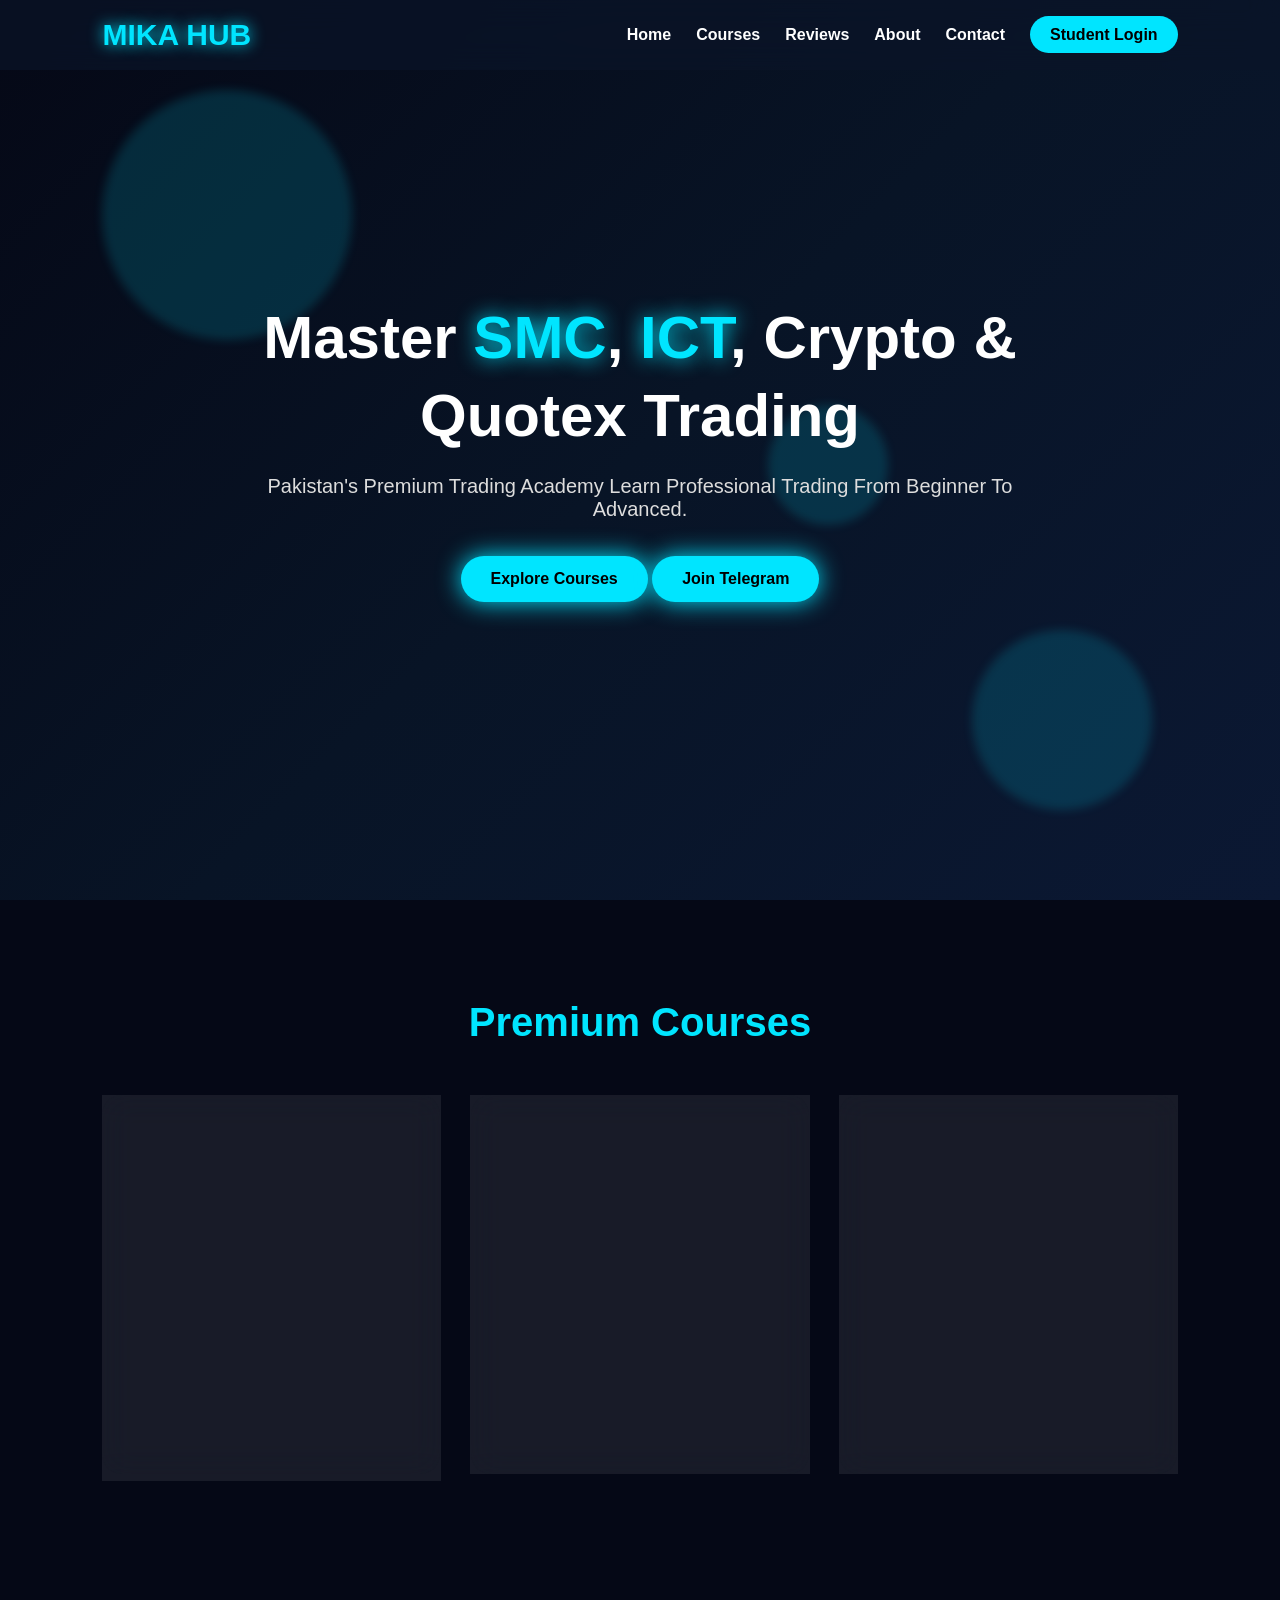
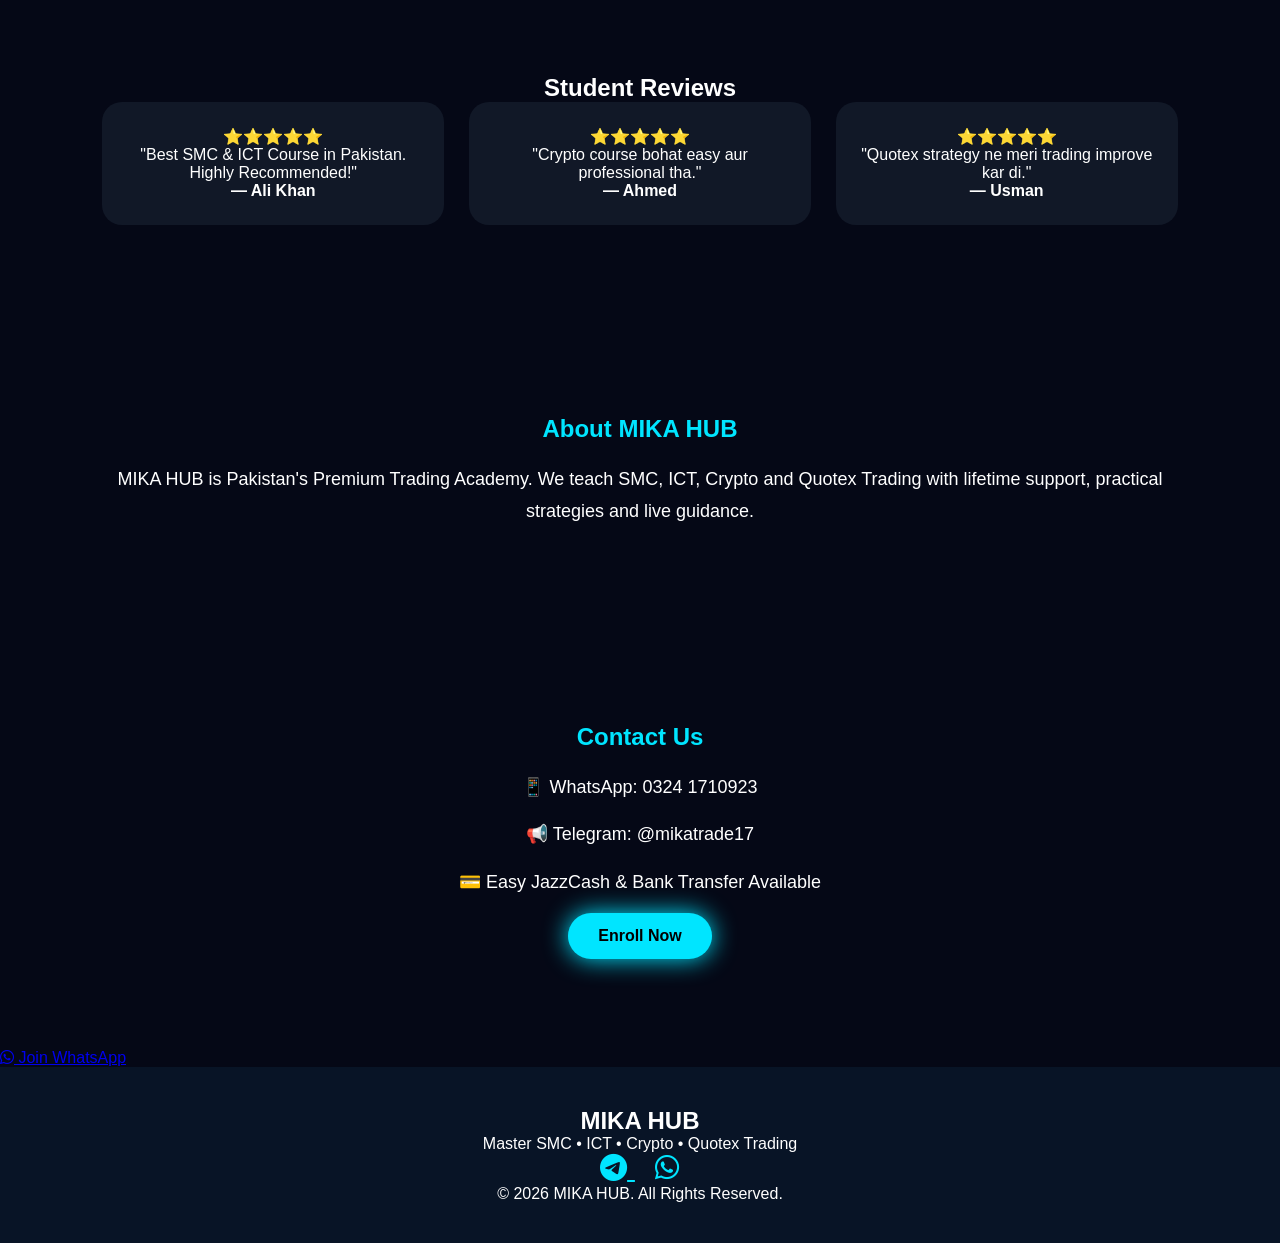
==== index.html @ fac528d4 "Update index.html" ====
<!DOCTYPE html>
<html lang="en">
<head>
<meta charset="UTF-8">
<meta name="viewport" content="width=device-width, initial-scale=1.0">
<title>MIKA HUB | Premium Trading Academy</title>

<link rel="stylesheet" href="style.css">

<link rel="stylesheet"
href="https://cdnjs.cloudflare.com/ajax/libs/font-awesome/6.6.0/css/all.min.css">

</head>
<body>

<header>

<nav class="navbar">

<div class="logo">
<h2>MIKA HUB</h2>
</div>

<input type="checkbox" id="menu-toggle">

<label for="menu-toggle" class="menu-icon">
<i class="fas fa-bars"></i>
</label>

<ul class="menu">

<li><a href="#home">Home</a></li>

<li><a href="#courses">Courses</a></li>

<li><a href="#reviews">Reviews</a></li>

<li><a href="#about">About</a></li>

<li><a href="#contact">Contact</a></li>

<li>
<a href="login.html" class="login-btn">
Student Login
</a>
</li>

</ul>

</nav>

</header>

<section class="hero" id="home">

<div class="hero-bg">
<div class="circle c1"></div>
<div class="circle c2"></div>
<div class="circle c3"></div>
</div>

<div class="hero-content">

<h1>
Master <span>SMC</span>,
<span>ICT</span>,
Crypto &
Quotex Trading
</h1>

<p>
Pakistan's Premium Trading Academy
Learn Professional Trading From Beginner To Advanced.
</p>

<div class="hero-buttons">

<a href="#courses" class="btn">
Explore Courses
</a>

<a href="https://t.me/mikatrade17"
target="_blank"
class="btn2">
Join Telegram
</a>

</div>

</div>

</section>

<section class="courses" id="courses">

<h2>Premium Courses</h2>

<div class="course-grid">

<div class="course-card">

<i class="fas fa-chart-line"></i>

<h3>SMC & ICT Masterclass</h3>

<p>
Liquidity<br>
Order Blocks<br>
Fair Value Gap<br>
Market Structure<br>
Premium Entry
</p>

<a href="payment.html" class="enroll-btn">
Enroll Now
</a>

</div>

<div class="course-card">

<i class="fab fa-bitcoin"></i>

<h3>Crypto Trading</h3>

<p>
Spot Trading<br>
Futures<br>
Risk Management<br>
Professional Entries
</p>

<a href="payment.html" class="enroll-btn">
Enroll Now
</a>

</div>

<div class="course-card">

<i class="fas fa-bolt"></i>

<h3>Quotex Trading</h3>

<p>
OTC Strategy<br>
Price Action<br>
Money Management<br>
High Win Rate
</p>

<a href="payment.html" class="enroll-btn">
Enroll Now
</a>

</div>

</div>

</section>
<section class="reviews" id="reviews">

<h2>Student Reviews</h2>

<div class="review-grid">

<div class="review-card">
⭐⭐⭐⭐⭐
<p>
"Best SMC & ICT Course in Pakistan.
Highly Recommended!"
</p>
<h4>— Ali Khan</h4>
</div>

<div class="review-card">
⭐⭐⭐⭐⭐
<p>
"Crypto course bohat easy aur professional tha."
</p>
<h4>— Ahmed</h4>
</div>

<div class="review-card">
⭐⭐⭐⭐⭐
<p>
"Quotex strategy ne meri trading improve kar di."
</p>
<h4>— Usman</h4>
</div>

</div>

</section>

<section class="about" id="about">

<div class="container">

<h2>About MIKA HUB</h2>

<p>
MIKA HUB is Pakistan's Premium Trading Academy.
We teach SMC, ICT, Crypto and Quotex Trading with
lifetime support, practical strategies and live guidance.
</p>

</div>

</section>

<section class="contact" id="contact">

<div class="container">

<h2>Contact Us</h2>

<p>📱 WhatsApp: 0324 1710923</p>

<p>📢 Telegram: @mikatrade17</p>

<p>💳 Easy JazzCash & Bank Transfer Available</p>

<a href="payment.html" class="btn">
Enroll Now
</a>

</div>

</section>
<section class="whatsapp-contact">

<a href="https://wa.me/923241710923?text=Assalam%20o%20Alaikum,%20I%20want%20to%20join%20MIKA%20HUB"
class="whatsapp-btn"
target="_blank">

<i class="fab fa-whatsapp"></i>
 Join WhatsApp

</a>

</section>
<footer>

<div class="container">

<h2>MIKA HUB</h2>

<p>
Master SMC • ICT • Crypto • Quotex Trading
</p>

<div class="social-icons">

<a href="https://t.me/mikatrade17" target="_blank">
<i class="fab fa-telegram"></i>
</a>

<a href="https://wa.me/923241710923" target="_blank">
<i class="fab fa-whatsapp"></i>
</a>

</div>

<p>
© 2026 MIKA HUB. All Rights Reserved.
</p>

</div>

</footer>

<script src="script.js"></script>

</body>
</html>
---- style.css ----
*{
margin:0;
padding:0;
box-sizing:border-box;
font-family:'Poppins',sans-serif;
scroll-behavior:smooth;
}

body{
background:#050816;
color:#fff;
overflow-x:hidden;
}

/* Navbar */

header{
position:fixed;
top:0;
left:0;
width:100%;
z-index:1000;
backdrop-filter:blur(15px);
background:rgba(10,20,40,.7);
}

.navbar{
display:flex;
justify-content:space-between;
align-items:center;
padding:18px 8%;
position:relative;
}

.logo h2{
color:#00e5ff;
font-size:30px;
font-weight:700;
text-shadow:0 0 15px #00e5ff;
}

#menu-toggle{
display:none;
}

.menu{
display:flex;
gap:25px;
list-style:none;
align-items:center;
}

.menu a{
color:#fff;
text-decoration:none;
font-weight:600;
transition:.3s;
}

.menu a:hover{
color:#00e5ff;
}

.login-btn{
background:#00e5ff;
color:#000 !important;
padding:10px 20px;
border-radius:30px;
font-weight:bold;
}

.menu-icon{
display:none;
font-size:30px;
cursor:pointer;
color:#fff;
}

/* Hero */

.hero{
height:100vh;
display:flex;
justify-content:center;
align-items:center;
text-align:center;
position:relative;
overflow:hidden;
background:linear-gradient(135deg,#050816,#081426,#0b1833);
}

.hero-content{
position:relative;
z-index:10;
max-width:800px;
padding:20px;
}

.hero h1{
font-size:60px;
line-height:1.3;
margin-bottom:20px;
}

.hero span{
color:#00e5ff;
text-shadow:0 0 20px #00e5ff;
}

.hero p{
font-size:20px;
color:#ddd;
margin-bottom:35px;
}

.btn,
.btn2,
.enroll-btn{
display:inline-block;
padding:14px 30px;
border-radius:40px;
background:#00e5ff;
color:#000;
font-weight:bold;
text-decoration:none;
transition:.4s;
box-shadow:0 0 25px #00e5ff;
}

.btn:hover,
.btn2:hover,
.enroll-btn:hover{
transform:translateY(-6px);
box-shadow:0 0 40px #00e5ff;
}/* Floating Background */

.hero-bg .circle{
position:absolute;
border-radius:50%;
background:rgba(0,229,255,.15);
filter:blur(5px);
animation:float 8s ease-in-out infinite;
}

.c1{
width:250px;
height:250px;
top:10%;
left:8%;
}

.c2{
width:180px;
height:180px;
bottom:10%;
right:10%;
animation-delay:2s;
}

.c3{
width:120px;
height:120px;
top:45%;
left:60%;
animation-delay:4s;
}

@keyframes float{
0%,100%{
transform:translateY(0) rotate(0deg);
}
50%{
transform:translateY(-40px) rotate(180deg);
}
}

/* Courses */

.courses{
padding:100px 8%;
text-align:center;
}

.courses h2{
font-size:40px;
margin-bottom:50px;
color:#00e5ff;
}

.course-grid{
display:grid;
grid-template-columns:repeat(auto-fit,minmax(280px,1fr));
gap:30px;
}

.course-card{
background:rgba(255,255,255,.08);
backdrop-filter:blur(15px);
border:1px solid rgba(255,255,255,.15);
padding:30px;
border-radius:20px;
transition:.4s;
}

.course-card:hover{
transform:translateY(-12px) scale(1.03);
box-shadow:0 0 30px #00e5ff;
}

.course-card i{
font-size:50px;
color:#00e5ff;
margin-bottom:20px;
}

.course-card h3{
margin-bottom:15px;
}

.course-card p{
line-height:1.8;
margin-bottom:20px;
}

/* Reviews */

.reviews{
padding:100px 8%;
text-align:center;
}

.review-grid{
display:grid;
grid-template-columns:repeat(auto-fit,minmax(280px,1fr));
gap:25px;
}

.review-card{
background:#111827;
padding:25px;
border-radius:20px;
transition:.3s;
}

.review-card:hover{
transform:translateY(-8px);
box-shadow:0 0 25px #00e5ff;
}

/* About & Contact */

.about,
.contact{
padding:90px 8%;
text-align:center;
}

.about h2,
.contact h2{
color:#00e5ff;
margin-bottom:20px;
}

.about p,
.contact p{
font-size:18px;
line-height:1.8;
margin-bottom:15px;
}

/* Footer */

footer{
background:#081426;
padding:40px;
text-align:center;
}

.social-icons a{
font-size:28px;
color:#00e5ff;
margin:0 10px;
transition:.3s;
}

.social-icons a:hover{
transform:scale(1.2);
}
/* ===========================
   MOBILE RESPONSIVE
=========================== */

@media (max-width:768px){

.menu-icon{
display:block;
font-size:30px;
color:#fff;
cursor:pointer;
}

.menu{
display:none;
position:absolute;
top:75px;
right:15px;
width:230px;
background:rgba(17,24,39,.95);
backdrop-filter:blur(15px);
border-radius:15px;
padding:20px;
flex-direction:column;
gap:18px;
box-shadow:0 10px 30px rgba(0,0,0,.5);
z-index:999;
}

#menu-toggle:checked ~ .menu{
display:flex;
animation:menuFade .4s ease;
}

@keyframes menuFade{
from{
opacity:0;
transform:translateY(-15px);
}
to{
opacity:1;
transform:translateY(0);
}
}

.hero{
padding:120px 20px 60px;
height:auto;
}

.hero h1{
font-size:36px;
}

.hero p{
font-size:16px;
}

.hero-buttons{
display:flex;
flex-direction:column;
align-items:center;
gap:15px;
}

.btn,
.btn2,
.enroll-btn{
width:100%;
max-width:280px;
text-align:center;
}

.course-grid,
.review-grid{
grid-template-columns:1fr;
}

.logo h2{
font-size:24px;
}

}
.hidden{
opacity:0;
transform:translateY(50px);
transition:1s;
}

.show{
opacity:1;
transform:translateY(0);
}
.qr-code{
width:220px;
display:block;
margin:20px auto;
background:#fff;
padding:10px;
border-radius:15px;
}
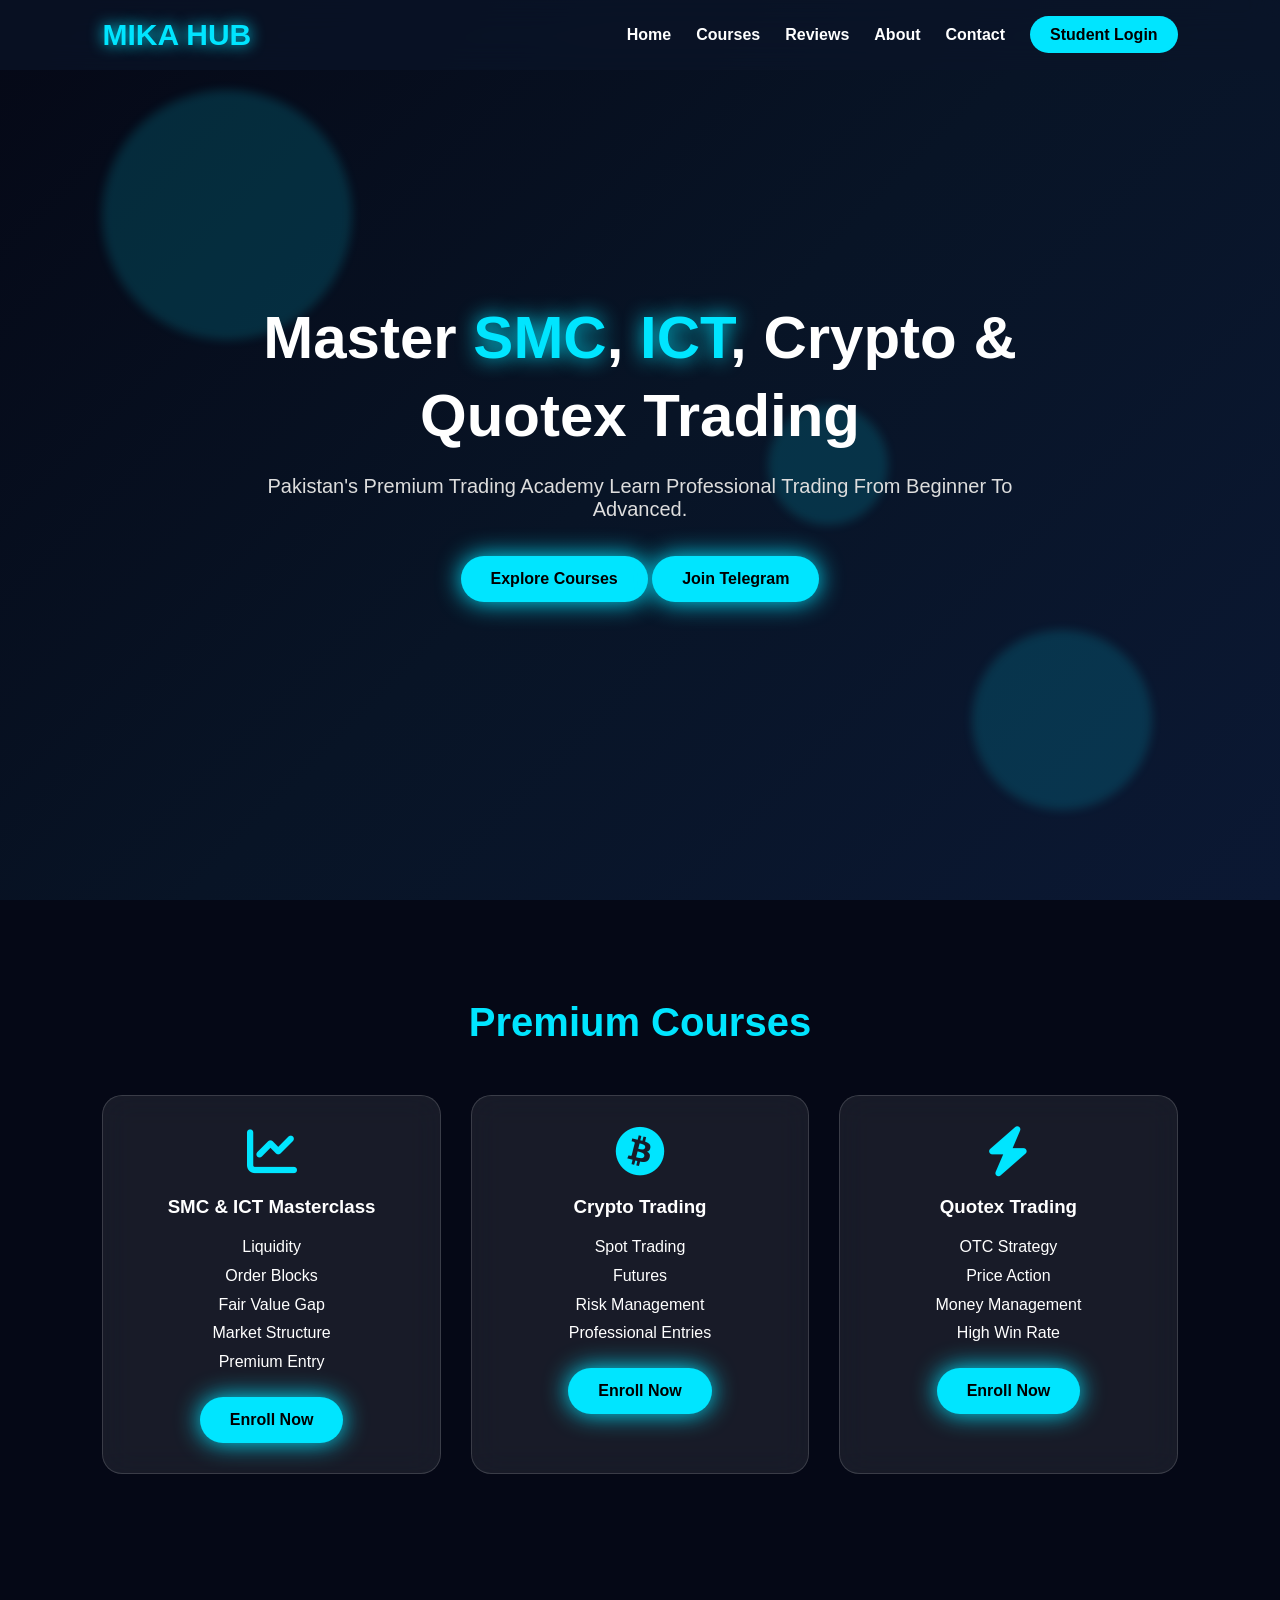
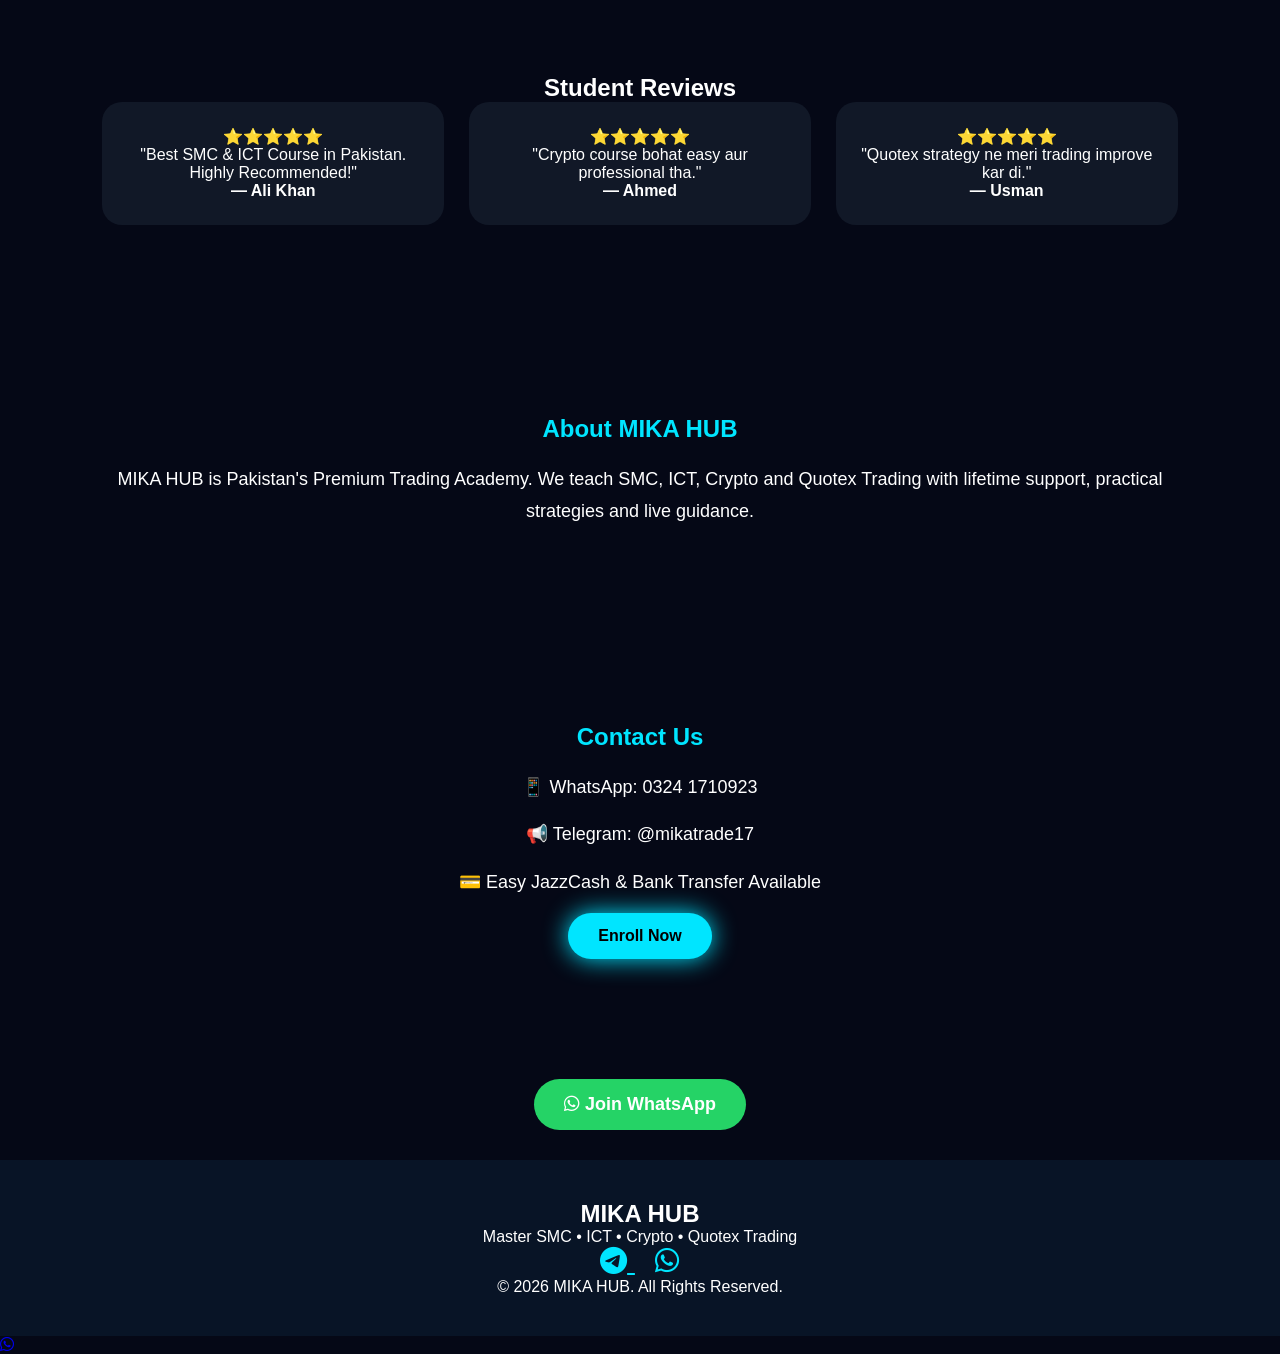
==== commit e60c3361: "Update index.html" ====
--- a/index.html
+++ b/index.html
@@ -269,7 +269,11 @@
 </div>
 
 </footer>
-
+<a href="https://wa.me/923241710923"
+class="floating-whatsapp"
+target="_blank">
+<i class="fab fa-whatsapp"></i>
+</a>
 <script src="script.js"></script>
 
 </body>
--- a/style.css
+++ b/style.css
@@ -387,3 +387,25 @@
 padding:10px;
 border-radius:15px;
 }
+.whatsapp-contact{
+text-align:center;
+padding:30px 0;
+background:#050816;
+}
+
+.whatsapp-btn{
+display:inline-block;
+padding:15px 30px;
+background:#25D366;
+color:#fff;
+text-decoration:none;
+border-radius:50px;
+font-size:18px;
+font-weight:bold;
+transition:.3s;
+}
+
+.whatsapp-btn:hover{
+background:#1fb857;
+transform:scale(1.05);
+}
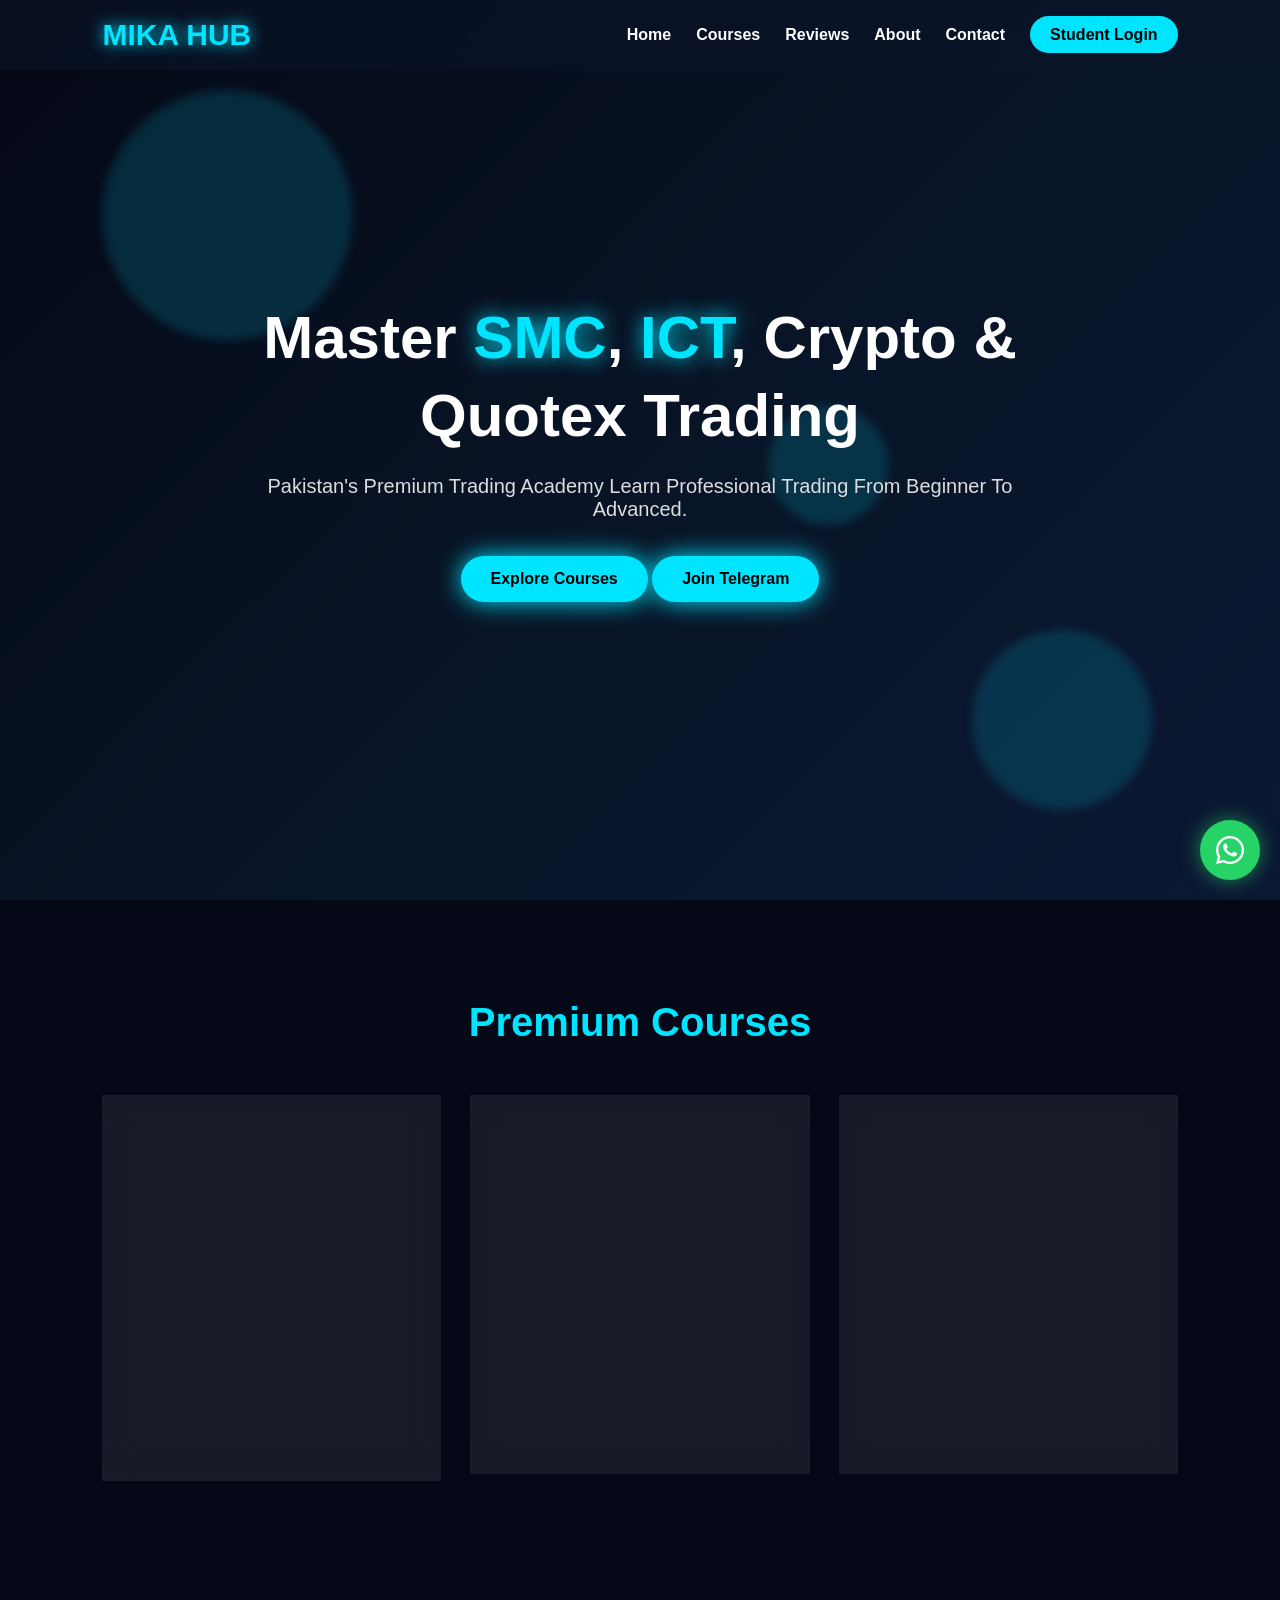
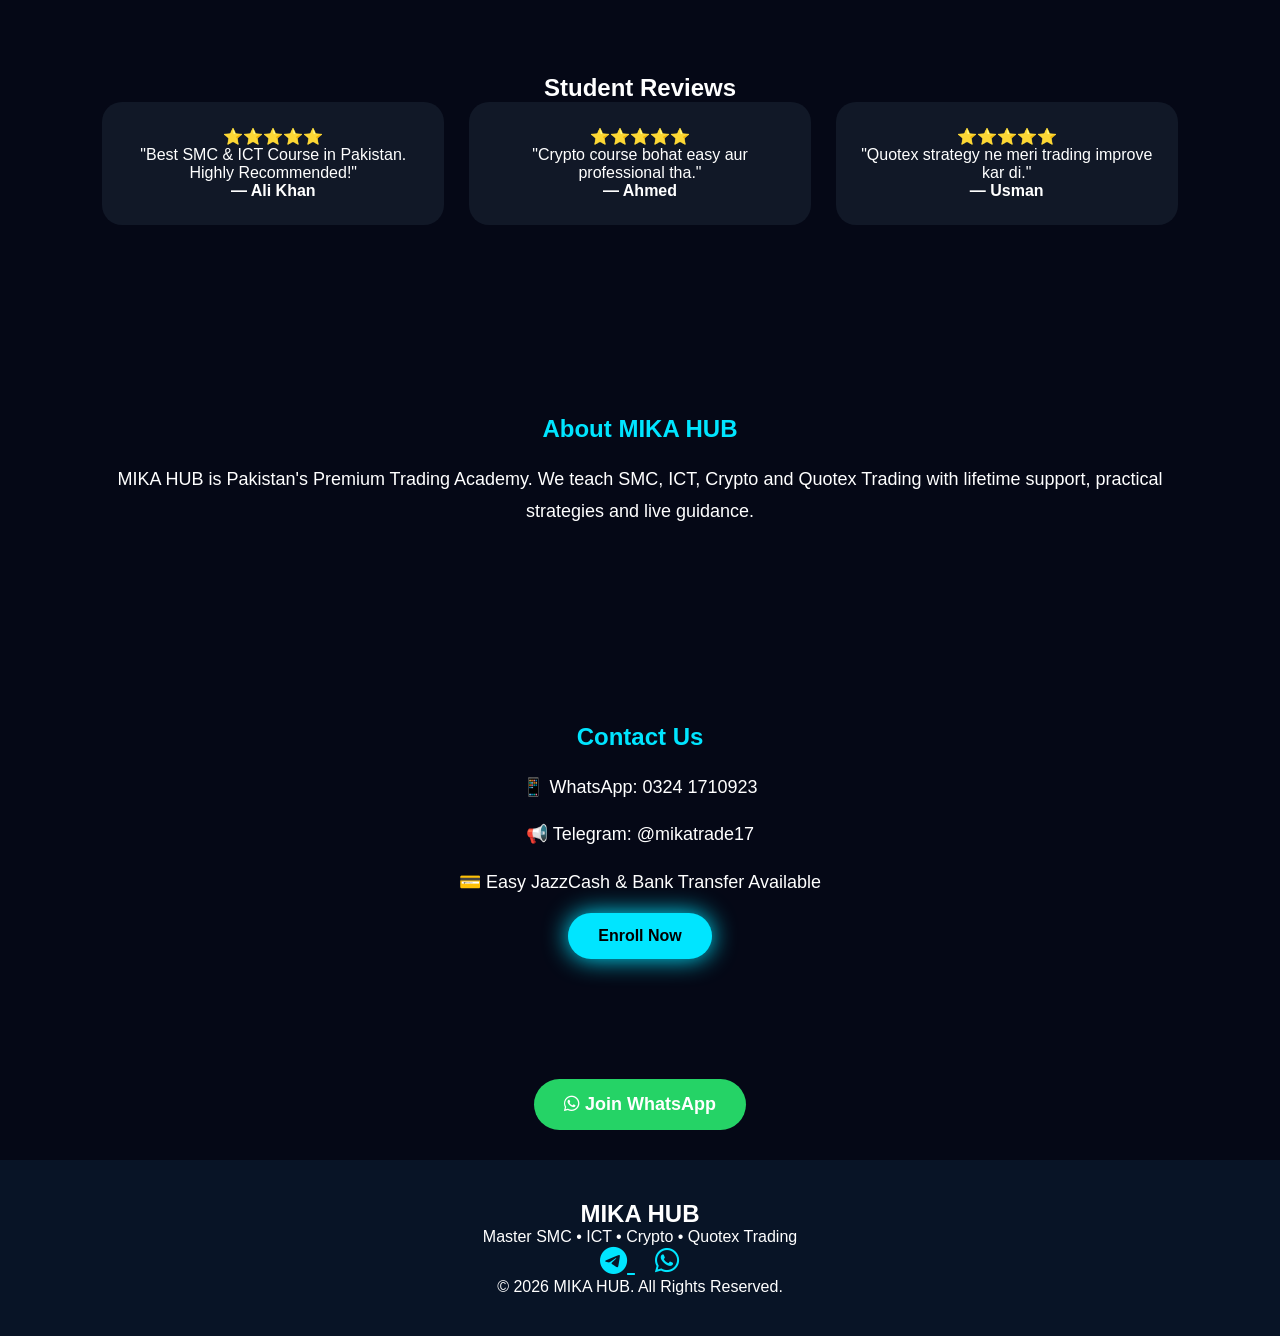
==== commit ccd0a95a: "Update index.html" ====
--- a/index.html
+++ b/index.html
@@ -111,9 +111,7 @@
 Premium Entry
 </p>
 
-<a href="payment.html" class="enroll-btn">
-Enroll Now
-</a>
+<a href="smc-ict.html" class="btn">Enroll Now</a>
 
 </div>
 
--- a/style.css
+++ b/style.css
@@ -409,3 +409,40 @@
 background:#1fb857;
 transform:scale(1.05);
 }
+/* Floating WhatsApp */
+
+.floating-whatsapp{
+position:fixed;
+bottom:20px;
+right:20px;
+width:60px;
+height:60px;
+background:#25D366;
+color:#fff;
+border-radius:50%;
+display:flex;
+justify-content:center;
+align-items:center;
+font-size:32px;
+text-decoration:none;
+z-index:9999;
+box-shadow:0 0 20px rgba(37,211,102,.6);
+animation:whatsappFloat 2s infinite;
+transition:.3s;
+}
+
+.floating-whatsapp:hover{
+transform:scale(1.15);
+}
+
+@keyframes whatsappFloat{
+0%{
+transform:translateY(0);
+}
+50%{
+transform:translateY(-10px);
+}
+100%{
+transform:translateY(0);
+}
+}
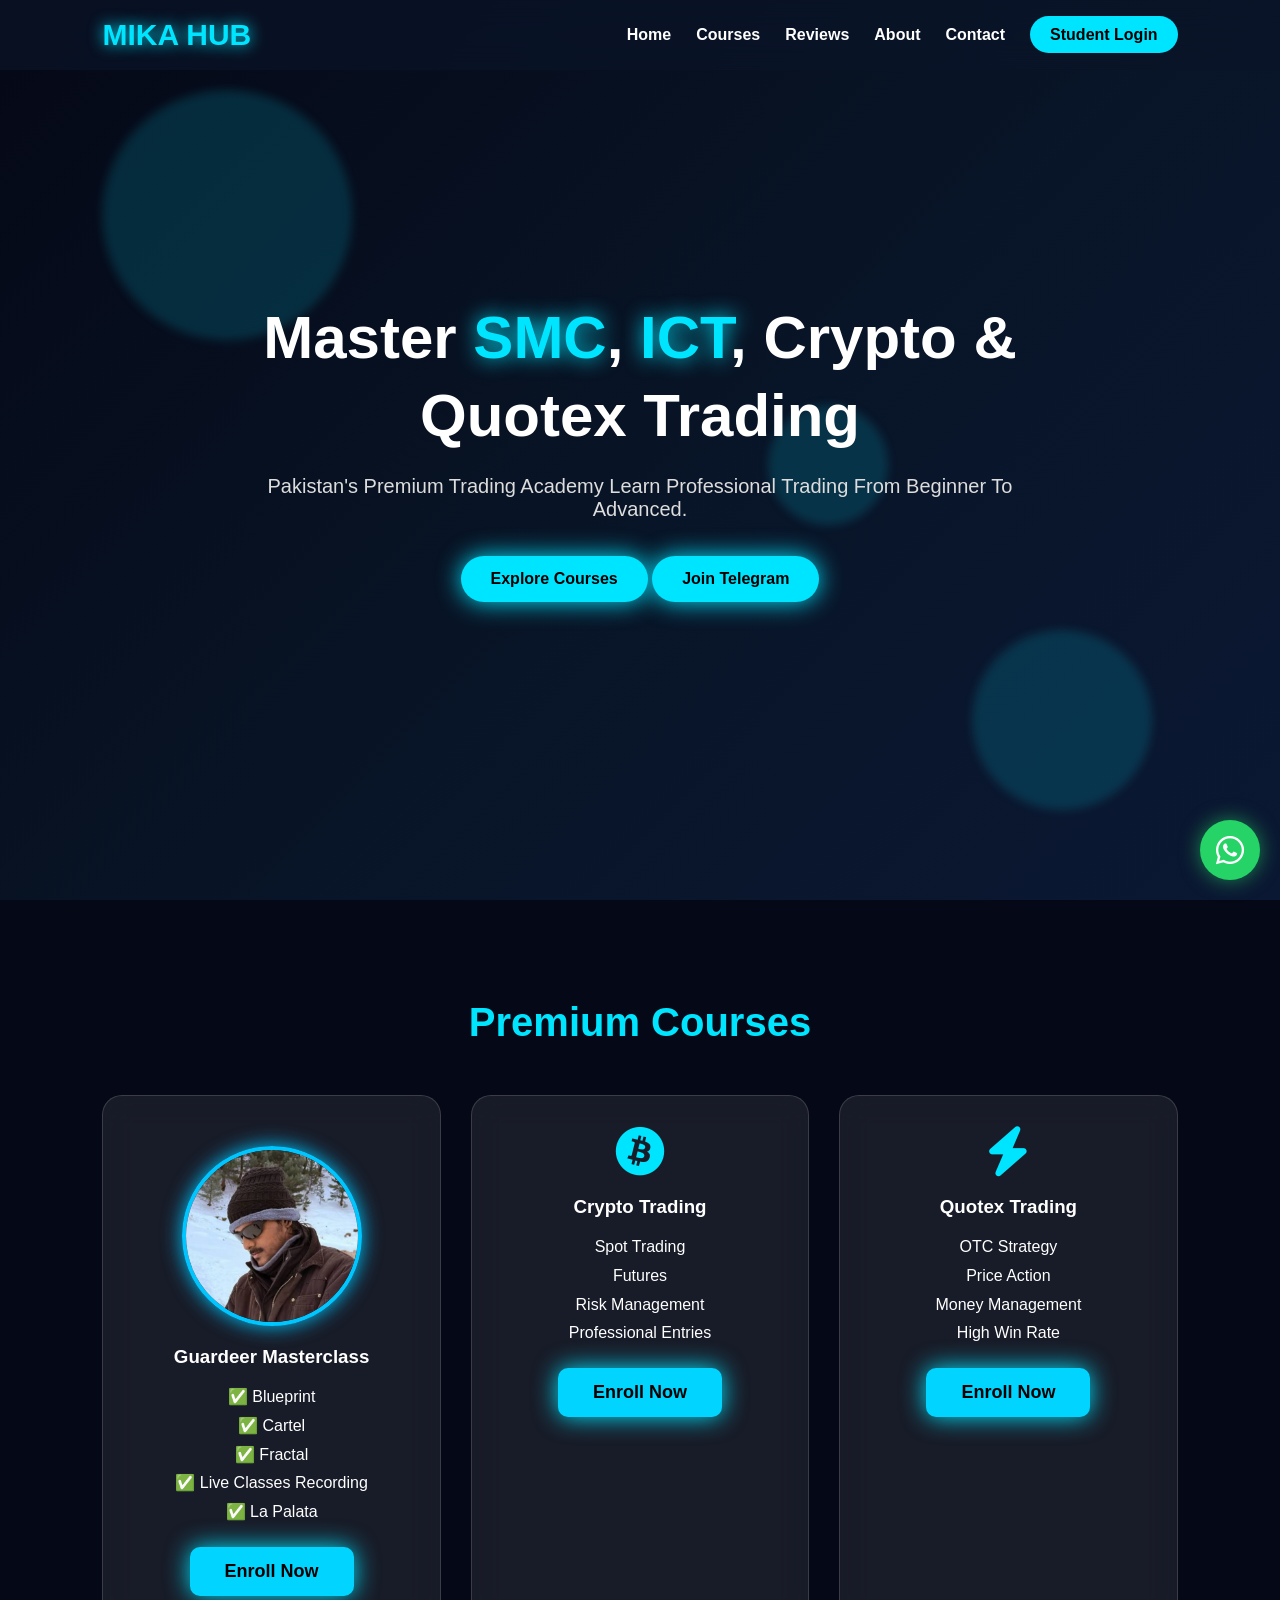
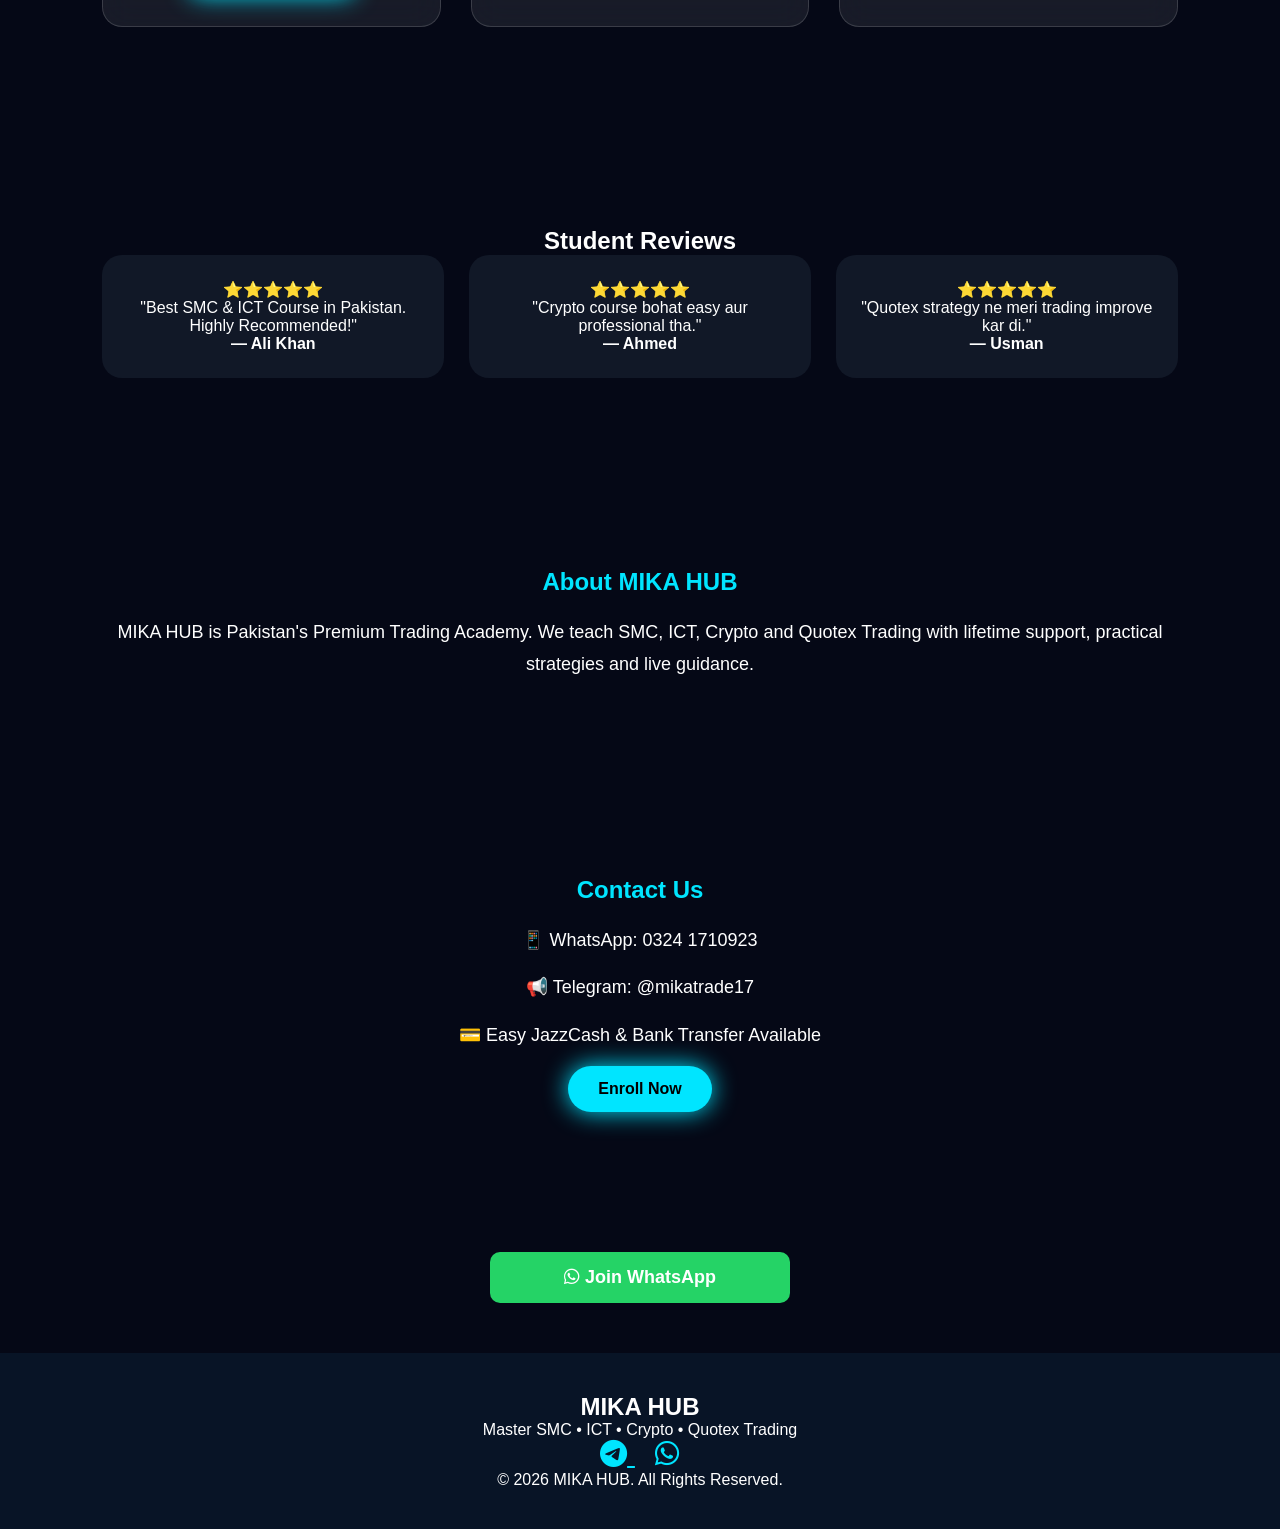
==== commit 54ead1f4: "Update index.html" ====
--- a/index.html
+++ b/index.html
@@ -99,19 +99,21 @@
 
 <div class="course-card">
 
-<i class="fas fa-chart-line"></i>
-
-<h3>SMC & ICT Masterclass</h3>
-
-<p>
-Liquidity<br>
-Order Blocks<br>
-Fair Value Gap<br>
-Market Structure<br>
-Premium Entry
-</p>
-
-<a href="smc-ict.html" class="btn">Enroll Now</a>
+<img src="Screenshot_20260511-122524.Google.png" class="mentor-pic" alt="Guardeer">
+
+<h3>Guardeer Masterclass</h3>
+
+<p>
+✅ Blueprint <br>
+✅ Cartel <br>
+✅ Fractal <br>
+✅ Live Classes Recording <br>
+✅ La Palata
+</p>
+
+<a href="guardeer.html" class="enroll-btn">
+Enroll Now
+</a>
 
 </div>
 
--- a/style.css
+++ b/style.css
@@ -446,3 +446,115 @@
 transform:translateY(0);
 }
 }
+.whatsapp-btn{
+display:block;
+background:#25D366;
+color:#fff;
+text-decoration:none;
+padding:15px;
+margin:20px auto;
+text-align:center;
+border-radius:10px;
+font-weight:bold;
+max-width:300px;
+}
+
+.back{
+display:block;
+text-align:center;
+margin:15px auto;
+color:#00c6ff;
+text-decoration:none;
+font-weight:bold;
+}
+.mentor-pic{
+    width:220px;
+    height:220px;
+    object-fit:cover;
+    display:block;
+    margin:20px auto;
+    border-radius:50%;
+    border:3px solid #00c6ff;
+    box-shadow:0 0 20px #00c6ff;
+}
+.mentor-info{
+    text-align:center;
+    padding:20px;
+}
+
+.mentor-info h2{
+    color:#00d4ff;
+    font-size:28px;
+    margin-bottom:10px;
+}
+
+.verified{
+    color:#00ff66;
+}
+
+.mentor-info p{
+    color:#ccc;
+    font-size:16px;
+    margin:8px 0;
+}
+
+.mentor-info h3{
+    color:#ffd700;
+    margin:15px 0;
+}
+
+.enroll-btn{
+    display:inline-block;
+    background:#00d4ff;
+    color:#000;
+    padding:14px 35px;
+    border-radius:10px;
+    text-decoration:none;
+    font-weight:bold;
+    font-size:18px;
+    transition:0.3s;
+}
+
+.enroll-btn:hover{
+    background:#00a8cc;
+    transform:scale(1.05);
+}
+/* Guardeer Image */
+.mentor-pic{
+    width:180px !important;
+    height:180px !important;
+    object-fit:cover !important;
+    border-radius:50% !important;
+    display:block !important;
+    margin:20px auto !important;
+    border:4px solid #00c6ff !important;
+}
+/* Mobile Course Cards Fix */
+@media (max-width:768px){
+
+.course-grid{
+    display:flex !important;
+    flex-direction:column !important;
+    gap:20px;
+}
+
+.course-card{
+    width:100% !important;
+    max-width:100% !important;
+    margin:0 auto 20px !important;
+}
+
+.course-card img{
+    width:100% !important;
+    height:220px !important;
+    object-fit:cover;
+}
+
+.enroll-btn{
+    display:block;
+    width:90%;
+    margin:20px auto;
+    text-align:center;
+}
+
+}
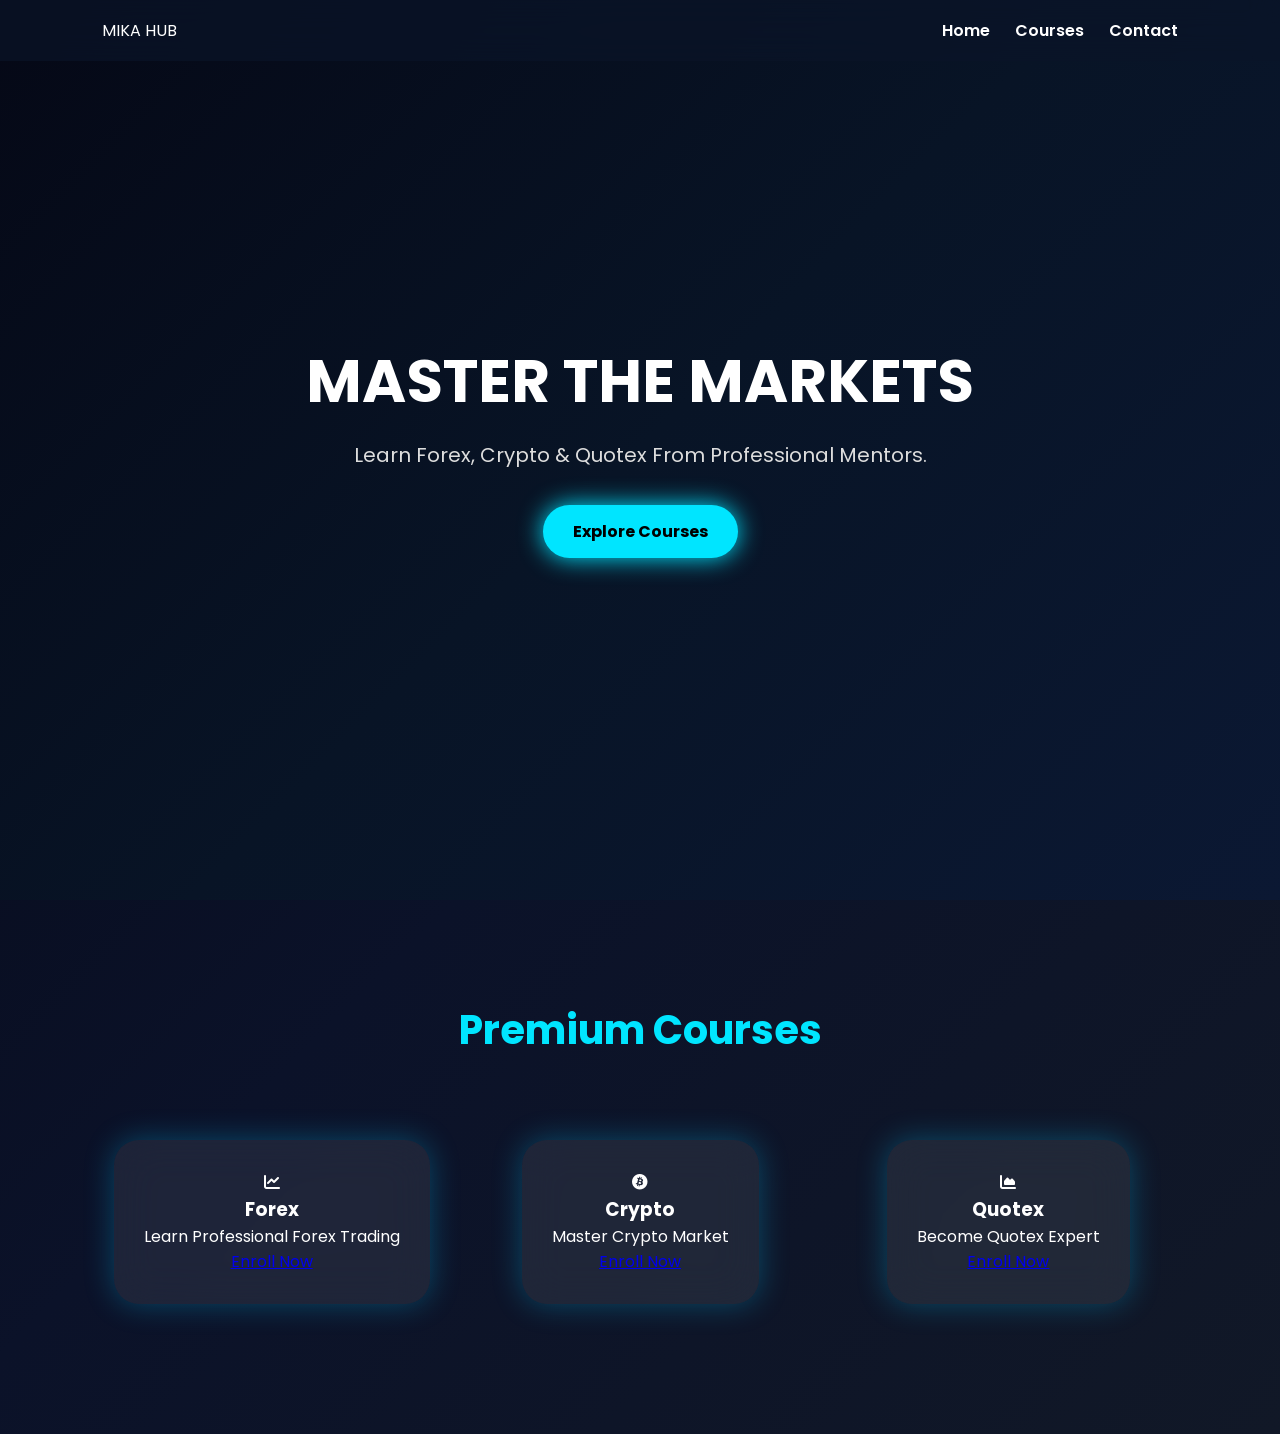
==== commit f64dd308: "Update index.html" ====
--- a/index.html
+++ b/index.html
@@ -1,16 +1,21 @@
 <!DOCTYPE html>
 <html lang="en">
 <head>
+
 <meta charset="UTF-8">
 <meta name="viewport" content="width=device-width, initial-scale=1.0">
-<title>MIKA HUB | Premium Trading Academy</title>
+
+<title>MIKA HUB</title>
 
 <link rel="stylesheet" href="style.css">
+
+<link href="https://fonts.googleapis.com/css2?family=Poppins:wght@300;400;500;600;700&display=swap" rel="stylesheet">
 
 <link rel="stylesheet"
 href="https://cdnjs.cloudflare.com/ajax/libs/font-awesome/6.6.0/css/all.min.css">
 
 </head>
+
 <body>
 
 <header>
@@ -18,32 +23,16 @@
 <nav class="navbar">
 
 <div class="logo">
-<h2>MIKA HUB</h2>
+MIKA HUB
 </div>
-
-<input type="checkbox" id="menu-toggle">
-
-<label for="menu-toggle" class="menu-icon">
-<i class="fas fa-bars"></i>
-</label>
 
 <ul class="menu">
 
-<li><a href="#home">Home</a></li>
+<li><a href="#">Home</a></li>
 
 <li><a href="#courses">Courses</a></li>
 
-<li><a href="#reviews">Reviews</a></li>
-
-<li><a href="#about">About</a></li>
-
-<li><a href="#contact">Contact</a></li>
-
-<li>
-<a href="login.html" class="login-btn">
-Student Login
-</a>
-</li>
+<li><a href="#">Contact</a></li>
 
 </ul>
 
@@ -51,38 +40,86 @@
 
 </header>
 
-<section class="hero" id="home">
-
-<div class="hero-bg">
-<div class="circle c1"></div>
-<div class="circle c2"></div>
-<div class="circle c3"></div>
-</div>
+<section class="hero">
 
 <div class="hero-content">
 
 <h1>
-Master <span>SMC</span>,
-<span>ICT</span>,
-Crypto &
-Quotex Trading
+MASTER THE MARKETS
 </h1>
 
 <p>
-Pakistan's Premium Trading Academy
-Learn Professional Trading From Beginner To Advanced.
+
+Learn Forex, Crypto & Quotex From Professional Mentors.
+
 </p>
 
-<div class="hero-buttons">
+<a href="#courses" class="btn">
 
-<a href="#courses" class="btn">
 Explore Courses
+
 </a>
 
-<a href="https://t.me/mikatrade17"
-target="_blank"
-class="btn2">
-Join Telegram
+</div>
+
+</section>
+
+<section id="courses" class="courses">
+
+<h2>Premium Courses</h2>
+
+<div class="course-grid">
+
+<div class="card">
+
+<i class="fas fa-chart-line"></i>
+
+<h3>Forex</h3>
+
+<p>
+Learn Professional Forex Trading
+</p>
+
+<a href="forex.html" class="card-btn">
+
+Enroll Now
+
+</a>
+
+</div>
+
+<div class="card">
+
+<i class="fab fa-bitcoin"></i>
+
+<h3>Crypto</h3>
+
+<p>
+Master Crypto Market
+</p>
+
+<a href="crypto.html" class="card-btn">
+
+Enroll Now
+
+</a>
+
+</div>
+
+<div class="card">
+
+<i class="fas fa-chart-area"></i>
+
+<h3>Quotex</h3>
+
+<p>
+Become Quotex Expert
+</p>
+
+<a href="quotex.html" class="card-btn">
+
+Enroll Now
+
 </a>
 
 </div>
@@ -91,189 +128,6 @@
 
 </section>
 
-<section class="courses" id="courses">
-
-<h2>Premium Courses</h2>
-
-<div class="course-grid">
-
-<div class="course-card">
-
-<img src="Screenshot_20260511-122524.Google.png" class="mentor-pic" alt="Guardeer">
-
-<h3>Guardeer Masterclass</h3>
-
-<p>
-✅ Blueprint <br>
-✅ Cartel <br>
-✅ Fractal <br>
-✅ Live Classes Recording <br>
-✅ La Palata
-</p>
-
-<a href="guardeer.html" class="enroll-btn">
-Enroll Now
-</a>
-
-</div>
-
-<div class="course-card">
-
-<i class="fab fa-bitcoin"></i>
-
-<h3>Crypto Trading</h3>
-
-<p>
-Spot Trading<br>
-Futures<br>
-Risk Management<br>
-Professional Entries
-</p>
-
-<a href="payment.html" class="enroll-btn">
-Enroll Now
-</a>
-
-</div>
-
-<div class="course-card">
-
-<i class="fas fa-bolt"></i>
-
-<h3>Quotex Trading</h3>
-
-<p>
-OTC Strategy<br>
-Price Action<br>
-Money Management<br>
-High Win Rate
-</p>
-
-<a href="payment.html" class="enroll-btn">
-Enroll Now
-</a>
-
-</div>
-
-</div>
-
-</section>
-<section class="reviews" id="reviews">
-
-<h2>Student Reviews</h2>
-
-<div class="review-grid">
-
-<div class="review-card">
-⭐⭐⭐⭐⭐
-<p>
-"Best SMC & ICT Course in Pakistan.
-Highly Recommended!"
-</p>
-<h4>— Ali Khan</h4>
-</div>
-
-<div class="review-card">
-⭐⭐⭐⭐⭐
-<p>
-"Crypto course bohat easy aur professional tha."
-</p>
-<h4>— Ahmed</h4>
-</div>
-
-<div class="review-card">
-⭐⭐⭐⭐⭐
-<p>
-"Quotex strategy ne meri trading improve kar di."
-</p>
-<h4>— Usman</h4>
-</div>
-
-</div>
-
-</section>
-
-<section class="about" id="about">
-
-<div class="container">
-
-<h2>About MIKA HUB</h2>
-
-<p>
-MIKA HUB is Pakistan's Premium Trading Academy.
-We teach SMC, ICT, Crypto and Quotex Trading with
-lifetime support, practical strategies and live guidance.
-</p>
-
-</div>
-
-</section>
-
-<section class="contact" id="contact">
-
-<div class="container">
-
-<h2>Contact Us</h2>
-
-<p>📱 WhatsApp: 0324 1710923</p>
-
-<p>📢 Telegram: @mikatrade17</p>
-
-<p>💳 Easy JazzCash & Bank Transfer Available</p>
-
-<a href="payment.html" class="btn">
-Enroll Now
-</a>
-
-</div>
-
-</section>
-<section class="whatsapp-contact">
-
-<a href="https://wa.me/923241710923?text=Assalam%20o%20Alaikum,%20I%20want%20to%20join%20MIKA%20HUB"
-class="whatsapp-btn"
-target="_blank">
-
-<i class="fab fa-whatsapp"></i>
- Join WhatsApp
-
-</a>
-
-</section>
-<footer>
-
-<div class="container">
-
-<h2>MIKA HUB</h2>
-
-<p>
-Master SMC • ICT • Crypto • Quotex Trading
-</p>
-
-<div class="social-icons">
-
-<a href="https://t.me/mikatrade17" target="_blank">
-<i class="fab fa-telegram"></i>
-</a>
-
-<a href="https://wa.me/923241710923" target="_blank">
-<i class="fab fa-whatsapp"></i>
-</a>
-
-</div>
-
-<p>
-© 2026 MIKA HUB. All Rights Reserved.
-</p>
-
-</div>
-
-</footer>
-<a href="https://wa.me/923241710923"
-class="floating-whatsapp"
-target="_blank">
-<i class="fab fa-whatsapp"></i>
-</a>
 <script src="script.js"></script>
 
 </body>
--- a/style.css
+++ b/style.css
@@ -558,3 +558,234 @@
 }
 
 }
+.course-card img{
+    width:100%;
+    height:220px;
+    object-fit:cover;
+    border-radius:15px;
+    margin-bottom:15px;
+}
+
+.mentor-pic{
+    border:3px solid #00c6ff;
+    box-shadow:0 0 20px #00c6ff;
+}
+.mentor-pic{
+    display:none;
+}
+.premium-box{
+    background:#111827;
+    border:2px solid #00c6ff;
+    border-radius:20px;
+    padding:25px;
+    margin:30px auto;
+    text-align:center;
+    box-shadow:0 0 20px rgba(0,198,255,.5);
+}
+
+.premium-box h1{
+    color:#00c6ff;
+    font-size:28px;
+    margin-bottom:10px;
+}
+
+.premium-box p{
+    color:#ccc;
+    margin-bottom:15px;
+}
+
+.price{
+    font-size:34px;
+    color:#FFD700;
+    font-weight:bold;
+}
+/* ===== PREMIUM PAYMENT DESIGN ===== */
+
+body{
+background:linear-gradient(135deg,#050816,#0b1229,#111827);
+}
+
+.bg-blur{
+position:fixed;
+border-radius:50%;
+filter:blur(120px);
+z-index:-1;
+}
+
+.blur1{
+width:300px;
+height:300px;
+background:#00c6ff;
+top:-80px;
+left:-80px;
+opacity:.25;
+}
+
+.blur2{
+width:300px;
+height:300px;
+background:#00ff99;
+bottom:-80px;
+right:-80px;
+opacity:.18;
+}
+
+.payment-card{
+background:rgba(255,255,255,.08);
+backdrop-filter:blur(20px);
+border:1px solid rgba(255,255,255,.15);
+border-radius:25px;
+padding:30px;
+margin:30px auto;
+max-width:650px;
+box-shadow:0 0 35px rgba(0,198,255,.35);
+transition:.4s;
+}
+
+.payment-card:hover{
+transform:translateY(-6px);
+box-shadow:0 0 45px #00c6ff;
+}
+
+.premium-badge{
+width:max-content;
+margin:30px auto;
+padding:10px 22px;
+border-radius:50px;
+background:#00c6ff;
+color:#000;
+font-weight:bold;
+box-shadow:0 0 25px #00c6ff;
+}
+
+.qr-code{
+width:260px;
+display:block;
+margin:25px auto;
+background:#fff;
+padding:12px;
+border-radius:20px;
+box-shadow:0 0 30px rgba(255,255,255,.3);
+}
+
+.copy-btn,
+.whatsapp-btn,
+.enroll-btn{
+display:block;
+width:100%;
+max-width:320px;
+margin:18px auto;
+padding:16px;
+border:none;
+border-radius:15px;
+font-size:18px;
+font-weight:bold;
+cursor:pointer;
+transition:.3s;
+}
+
+.copy-btn{
+background:#00c6ff;
+color:#000;
+}
+
+.whatsapp-btn{
+background:#25D366;
+color:#fff;
+}
+
+.copy-btn:hover,
+.whatsapp-btn:hover,
+.enroll-btn:hover{
+transform:scale(1.05);
+}
+.bg-blur{
+position:fixed;
+border-radius:50%;
+filter:blur(120px);
+z-index:-1;
+}
+
+.blur1{
+width:280px;
+height:280px;
+background:#00c6ff;
+top:-100px;
+left:-100px;
+opacity:.25;
+}
+
+.blur2{
+width:280px;
+height:280px;
+background:#00ff99;
+bottom:-100px;
+right:-100px;
+opacity:.20;
+}
+
+.premium-badge{
+display:inline-block;
+margin:20px auto;
+padding:12px 25px;
+background:#00c6ff;
+color:#000;
+font-weight:bold;
+border-radius:50px;
+box-shadow:0 0 25px #00c6ff;
+}
+
+.qr-code{
+width:230px;
+display:block;
+margin:20px auto;
+background:#fff;
+padding:10px;
+border-radius:15px;
+}
+
+.price{
+font-size:36px;
+font-weight:bold;
+color:#FFD700;
+margin-top:15px;
+}
+.enroll-btn{
+display:block;
+width:90%;
+max-width:320px;
+margin:25px auto;
+padding:18px;
+background:#00c6ff;
+color:#000;
+font-size:22px;
+font-weight:bold;
+text-align:center;
+border-radius:15px;
+text-decoration:none;
+box-shadow:0 0 25px #00c6ff;
+}
+.premium-box{
+margin-top:25px;
+text-align:center;
+}
+.mentor-pic{
+width:100%;
+max-width:350px;
+height:350px;
+display:block;
+margin:30px auto;
+object-fit:cover;
+border-radius:25px;
+border:4px solid #00c6ff;
+box-shadow:0 0 35px #00c6ff;
+}
+.card{
+max-width:700px;
+margin:30px auto;
+padding:30px;
+border-radius:25px;
+background:rgba(255,255,255,.08);
+backdrop-filter:blur(20px);
+box-shadow:0 0 30px rgba(0,198,255,.3);
+}
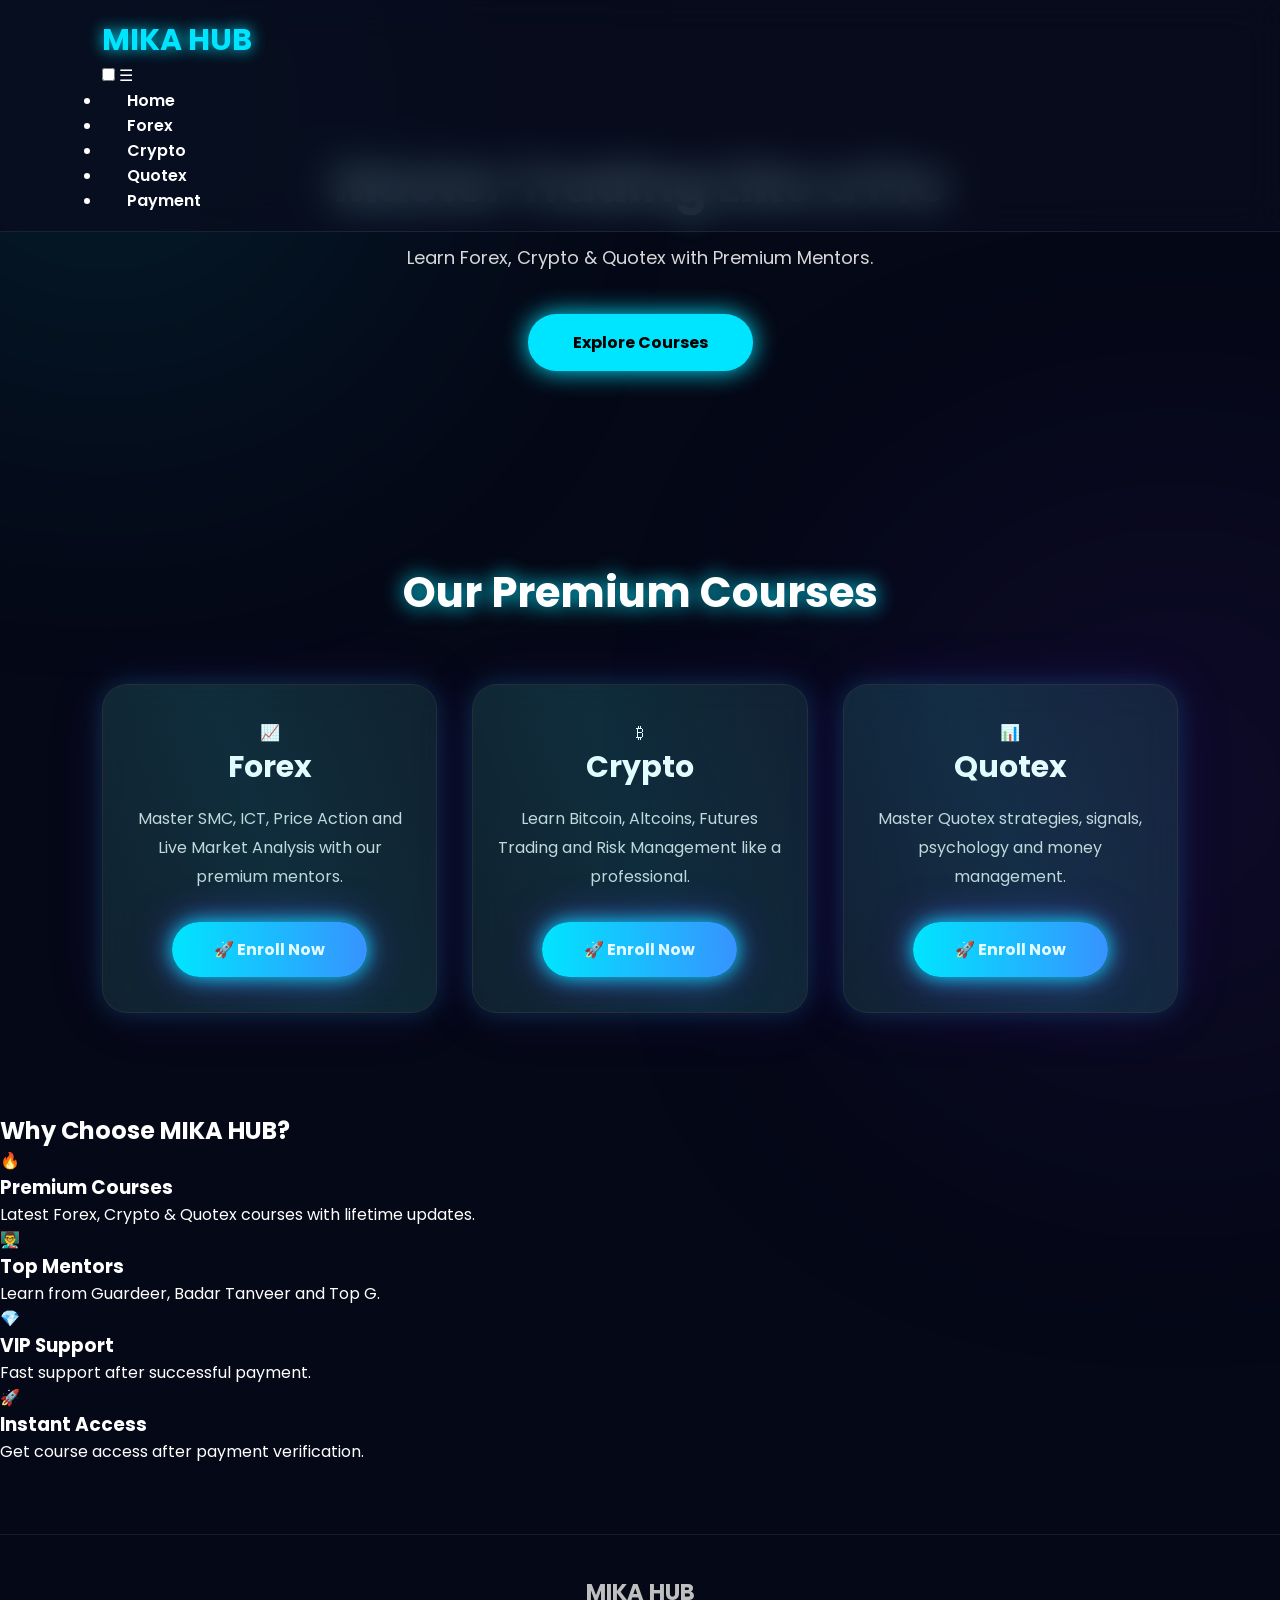
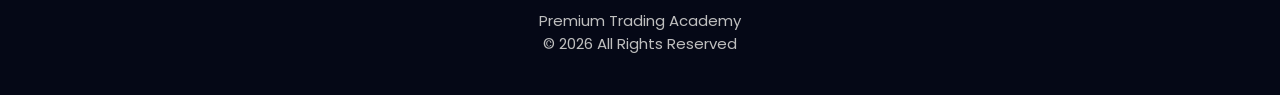
==== commit 8414e26d: "Update index.html" ====
--- a/index.html
+++ b/index.html
@@ -1,18 +1,16 @@
 <!DOCTYPE html>
 <html lang="en">
+
 <head>
 
 <meta charset="UTF-8">
 <meta name="viewport" content="width=device-width, initial-scale=1.0">
 
-<title>MIKA HUB</title>
+<title>MIKA HUB | Premium Trading Academy</title>
 
 <link rel="stylesheet" href="style.css">
 
-<link href="https://fonts.googleapis.com/css2?family=Poppins:wght@300;400;500;600;700&display=swap" rel="stylesheet">
-
-<link rel="stylesheet"
-href="https://cdnjs.cloudflare.com/ajax/libs/font-awesome/6.6.0/css/all.min.css">
+<link href="https://fonts.googleapis.com/css2?family=Poppins:wght@300;400;500;600;700;800&display=swap" rel="stylesheet">
 
 </head>
 
@@ -26,13 +24,23 @@
 MIKA HUB
 </div>
 
-<ul class="menu">
+<input type="checkbox" id="menu">
 
-<li><a href="#">Home</a></li>
+<label for="menu" class="menu-btn">
+☰
+</label>
 
-<li><a href="#courses">Courses</a></li>
+<ul>
 
-<li><a href="#">Contact</a></li>
+<li><a href="index.html">Home</a></li>
+
+<li><a href="forex.html">Forex</a></li>
+
+<li><a href="crypto.html">Crypto</a></li>
+
+<li><a href="quotex.html">Quotex</a></li>
+
+<li><a href="payment.html">Payment</a></li>
 
 </ul>
 
@@ -42,84 +50,76 @@
 
 <section class="hero">
 
-<div class="hero-content">
-
-<h1>
-MASTER THE MARKETS
-</h1>
+<h1>Master Trading Like a Pro</h1>
 
 <p>
 
-Learn Forex, Crypto & Quotex From Professional Mentors.
+Learn Forex, Crypto & Quotex with
+Premium Mentors.
 
 </p>
 
 <a href="#courses" class="btn">
-
 Explore Courses
-
 </a>
-
-</div>
 
 </section>
 
 <section id="courses" class="courses">
 
-<h2>Premium Courses</h2>
+<h2>Our Premium Courses</h2>
 
 <div class="course-grid">
+  <!-- Forex Card -->
 
 <div class="card">
 
-<i class="fas fa-chart-line"></i>
+<div class="icon">📈</div>
 
 <h3>Forex</h3>
 
 <p>
-Learn Professional Forex Trading
+Master SMC, ICT, Price Action and Live Market Analysis with our premium mentors.
 </p>
 
 <a href="forex.html" class="card-btn">
-
-Enroll Now
-
+🚀 Enroll Now
 </a>
 
 </div>
 
+<!-- Crypto Card -->
+
 <div class="card">
 
-<i class="fab fa-bitcoin"></i>
+<div class="icon">₿</div>
 
 <h3>Crypto</h3>
 
 <p>
-Master Crypto Market
+Learn Bitcoin, Altcoins, Futures Trading and Risk Management like a professional.
 </p>
 
 <a href="crypto.html" class="card-btn">
-
-Enroll Now
-
+🚀 Enroll Now
 </a>
 
 </div>
 
+<!-- Quotex Card -->
+
 <div class="card">
 
-<i class="fas fa-chart-area"></i>
+<div class="icon">📊</div>
 
 <h3>Quotex</h3>
 
 <p>
-Become Quotex Expert
+Master Quotex strategies, signals, psychology and money management.
 </p>
 
 <a href="quotex.html" class="card-btn">
-
-Enroll Now
-
+🚀 Enroll Now
 </a>
 
 </div>
@@ -127,6 +127,53 @@
 </div>
 
 </section>
+<!-- Why Choose MIKA HUB -->
+
+<section class="features">
+
+<h2>Why Choose MIKA HUB?</h2>
+
+<div class="feature-grid">
+
+<div class="feature-card">
+🔥
+<h3>Premium Courses</h3>
+<p>Latest Forex, Crypto & Quotex courses with lifetime updates.</p>
+</div>
+
+<div class="feature-card">
+👨‍🏫
+<h3>Top Mentors</h3>
+<p>Learn from Guardeer, Badar Tanveer and Top G.</p>
+</div>
+
+<div class="feature-card">
+💎
+<h3>VIP Support</h3>
+<p>Fast support after successful payment.</p>
+</div>
+
+<div class="feature-card">
+🚀
+<h3>Instant Access</h3>
+<p>Get course access after payment verification.</p>
+</div>
+
+</div>
+
+</section>
+
+<footer>
+
+<h2>MIKA HUB</h2>
+
+<p>Premium Trading Academy</p>
+
+<p>
+© 2026 All Rights Reserved
+</p>
+
+</footer>
 
 <script src="script.js"></script>
 
--- a/style.css
+++ b/style.css
@@ -1,8 +1,13 @@
+/* ===========================
+   MIKA HUB PREMIUM CSS
+   PART 1
+=========================== */
+
 *{
 margin:0;
 padding:0;
 box-sizing:border-box;
-font-family:'Poppins',sans-serif;
+font-family:Poppins,sans-serif;
 scroll-behavior:smooth;
 }
 
@@ -12,169 +17,128 @@
 overflow-x:hidden;
 }
 
-/* Navbar */
+/* Animated Background */
+
+body::before{
+content:"";
+position:fixed;
+width:450px;
+height:450px;
+background:#00e5ff;
+border-radius:50%;
+filter:blur(180px);
+opacity:.18;
+top:-120px;
+left:-120px;
+animation:moveOne 8s infinite alternate;
+z-index:-2;
+}
+
+body::after{
+content:"";
+position:fixed;
+width:450px;
+height:450px;
+background:#7b2cff;
+border-radius:50%;
+filter:blur(180px);
+opacity:.18;
+bottom:-120px;
+right:-120px;
+animation:moveTwo 10s infinite alternate;
+z-index:-2;
+}
+
+@keyframes moveOne{
+0%{transform:translate(0,0);}
+100%{transform:translate(120px,80px);}
+}
+
+@keyframes moveTwo{
+0%{transform:translate(0,0);}
+100%{transform:translate(-120px,-80px);}
+}
+
+/* Header */
 
 header{
 position:fixed;
 top:0;
 left:0;
 width:100%;
-z-index:1000;
-backdrop-filter:blur(15px);
-background:rgba(10,20,40,.7);
-}
-
-.navbar{
+padding:18px 8%;
 display:flex;
 justify-content:space-between;
 align-items:center;
-padding:18px 8%;
-position:relative;
-}
-
-.logo h2{
-color:#00e5ff;
+background:rgba(8,12,30,.75);
+backdrop-filter:blur(20px);
+border-bottom:1px solid rgba(255,255,255,.08);
+z-index:1000;
+}
+
+.logo{
 font-size:30px;
 font-weight:700;
+color:#00e5ff;
 text-shadow:0 0 15px #00e5ff;
 }
 
-#menu-toggle{
-display:none;
-}
-
-.menu{
-display:flex;
-gap:25px;
-list-style:none;
-align-items:center;
-}
-
-.menu a{
+/* Navigation */
+
+nav a{
 color:#fff;
 text-decoration:none;
+margin-left:25px;
 font-weight:600;
-transition:.3s;
-}
-
-.menu a:hover{
+transition:.35s;
+}
+
+nav a:hover{
 color:#00e5ff;
-}
-
-.login-btn{
-background:#00e5ff;
-color:#000 !important;
-padding:10px 20px;
-border-radius:30px;
-font-weight:bold;
-}
-
-.menu-icon{
-display:none;
-font-size:30px;
-cursor:pointer;
-color:#fff;
+text-shadow:0 0 15px #00e5ff;
 }
 
 /* Hero */
 
 .hero{
-height:100vh;
-display:flex;
-justify-content:center;
-align-items:center;
+padding:150px 20px 90px;
 text-align:center;
-position:relative;
-overflow:hidden;
-background:linear-gradient(135deg,#050816,#081426,#0b1833);
-}
-
-.hero-content{
-position:relative;
-z-index:10;
-max-width:800px;
-padding:20px;
 }
 
 .hero h1{
-font-size:60px;
-line-height:1.3;
+font-size:48px;
 margin-bottom:20px;
-}
-
-.hero span{
-color:#00e5ff;
-text-shadow:0 0 20px #00e5ff;
+text-shadow:0 0 25px #00e5ff;
 }
 
 .hero p{
-font-size:20px;
-color:#ddd;
-margin-bottom:35px;
-}
-
-.btn,
-.btn2,
-.enroll-btn{
+max-width:700px;
+margin:auto;
+font-size:18px;
+line-height:1.8;
+color:#d8d8d8;
+}
+
+.btn{
 display:inline-block;
-padding:14px 30px;
-border-radius:40px;
+margin-top:40px;
+padding:16px 45px;
 background:#00e5ff;
 color:#000;
-font-weight:bold;
+font-weight:700;
 text-decoration:none;
+border-radius:50px;
 transition:.4s;
 box-shadow:0 0 25px #00e5ff;
 }
 
-.btn:hover,
-.btn2:hover,
-.enroll-btn:hover{
-transform:translateY(-6px);
-box-shadow:0 0 40px #00e5ff;
-}/* Floating Background */
-
-.hero-bg .circle{
-position:absolute;
-border-radius:50%;
-background:rgba(0,229,255,.15);
-filter:blur(5px);
-animation:float 8s ease-in-out infinite;
-}
-
-.c1{
-width:250px;
-height:250px;
-top:10%;
-left:8%;
-}
-
-.c2{
-width:180px;
-height:180px;
-bottom:10%;
-right:10%;
-animation-delay:2s;
-}
-
-.c3{
-width:120px;
-height:120px;
-top:45%;
-left:60%;
-animation-delay:4s;
-}
-
-@keyframes float{
-0%,100%{
-transform:translateY(0) rotate(0deg);
-}
-50%{
-transform:translateY(-40px) rotate(180deg);
-}
-}
-
-/* Courses */
+.btn:hover{
+transform:translateY(-5px);
+box-shadow:0 0 45px #00e5ff;
+}
+/* ===========================
+   COURSES
+=========================== */
 
 .courses{
 padding:100px 8%;
@@ -182,610 +146,414 @@
 }
 
 .courses h2{
-font-size:40px;
-margin-bottom:50px;
-color:#00e5ff;
+font-size:42px;
+margin-bottom:60px;
+text-shadow:0 0 20px #00e5ff;
 }
 
 .course-grid{
 display:grid;
 grid-template-columns:repeat(auto-fit,minmax(280px,1fr));
-gap:30px;
-}
-
-.course-card{
-background:rgba(255,255,255,.08);
-backdrop-filter:blur(15px);
-border:1px solid rgba(255,255,255,.15);
-padding:30px;
+gap:35px;
+}
+
+.card{
+position:relative;
+background:rgba(255,255,255,.05);
+backdrop-filter:blur(18px);
+border:1px solid rgba(255,255,255,.1);
+border-radius:25px;
+padding:35px 25px;
+overflow:hidden;
+transition:.45s;
+box-shadow:
+0 0 25px rgba(0,229,255,.18),
+0 0 60px rgba(123,44,255,.12);
+}
+
+.card::before{
+content:"";
+position:absolute;
+top:-50%;
+left:-50%;
+width:200%;
+height:200%;
+background:linear-gradient(
+45deg,
+transparent,
+rgba(0,229,255,.12),
+transparent
+);
+transform:rotate(25deg);
+transition:.6s;
+}
+
+.card:hover::before{
+left:100%;
+}
+
+.card:hover{
+transform:translateY(-15px) scale(1.03);
+border-color:#00e5ff;
+box-shadow:
+0 0 35px #00e5ff,
+0 0 70px #7b2cff;
+}
+
+.card img{
+width:110px;
+height:110px;
+border-radius:50%;
+object-fit:cover;
+margin-bottom:20px;
+border:3px solid #00e5ff;
+box-shadow:0 0 25px #00e5ff;
+}
+
+.card h3{
+font-size:30px;
+margin-bottom:15px;
+}
+
+.card p{
+color:#d7d7d7;
+line-height:1.8;
+margin-bottom:30px;
+}
+
+/* Premium Enroll Button */
+
+.card-btn{
+display:inline-block;
+padding:15px 42px;
+border-radius:50px;
+text-decoration:none;
+font-weight:700;
+font-size:16px;
+color:#fff;
+background:linear-gradient(90deg,#00e5ff,#7b2cff);
+background-size:200% 200%;
+animation:btnGlow 3s linear infinite;
+box-shadow:
+0 0 20px #00e5ff,
+0 0 40px rgba(123,44,255,.5);
+transition:.35s;
+}
+
+.card-btn:hover{
+transform:scale(1.08);
+box-shadow:
+0 0 35px #00e5ff,
+0 0 60px #7b2cff;
+}
+
+@keyframes btnGlow{
+0%{background-position:0% 50%;}
+100%{background-position:100% 50%;}
+}
+/* ===========================
+   MENTOR IMAGE
+=========================== */
+
+.mentor-pic{
+width:140px;
+height:140px;
+border-radius:50%;
+object-fit:cover;
+border:4px solid #00e5ff;
+box-shadow:
+0 0 20px #00e5ff,
+0 0 45px #7b2cff;
+transition:.4s;
+}
+
+.mentor-pic:hover{
+transform:scale(1.08) rotate(3deg);
+box-shadow:
+0 0 35px #00e5ff,
+0 0 70px #7b2cff;
+}
+
+/* Payment QR */
+
+.qr{
+width:220px;
+height:220px;
+object-fit:cover;
 border-radius:20px;
+border:3px solid #00e5ff;
+box-shadow:
+0 0 25px #00e5ff,
+0 0 50px rgba(123,44,255,.5);
 transition:.4s;
 }
 
-.course-card:hover{
-transform:translateY(-12px) scale(1.03);
-box-shadow:0 0 30px #00e5ff;
-}
-
-.course-card i{
-font-size:50px;
-color:#00e5ff;
-margin-bottom:20px;
-}
-
-.course-card h3{
-margin-bottom:15px;
-}
-
-.course-card p{
-line-height:1.8;
-margin-bottom:20px;
-}
-
-/* Reviews */
-
-.reviews{
-padding:100px 8%;
+.qr:hover{
+transform:scale(1.05);
+box-shadow:
+0 0 40px #00e5ff,
+0 0 80px #7b2cff;
+}
+
+/* Footer */
+
+footer{
+padding:40px 20px;
 text-align:center;
-}
-
-.review-grid{
-display:grid;
-grid-template-columns:repeat(auto-fit,minmax(280px,1fr));
-gap:25px;
-}
-
-.review-card{
-background:#111827;
-padding:25px;
+color:#bfbfbf;
+font-size:15px;
+border-top:1px solid rgba(255,255,255,.08);
+margin-top:70px;
+}
+
+/* Scrollbar */
+
+::-webkit-scrollbar{
+width:8px;
+}
+
+::-webkit-scrollbar-track{
+background:#050816;
+}
+
+::-webkit-scrollbar-thumb{
+background:#00e5ff;
 border-radius:20px;
-transition:.3s;
-}
-
-.review-card:hover{
-transform:translateY(-8px);
-box-shadow:0 0 25px #00e5ff;
-}
-
-/* About & Contact */
-
-.about,
-.contact{
-padding:90px 8%;
-text-align:center;
-}
-
-.about h2,
-.contact h2{
-color:#00e5ff;
-margin-bottom:20px;
-}
-
-.about p,
-.contact p{
-font-size:18px;
-line-height:1.8;
-margin-bottom:15px;
-}
-
-/* Footer */
-
-footer{
-background:#081426;
-padding:40px;
-text-align:center;
-}
-
-.social-icons a{
-font-size:28px;
-color:#00e5ff;
-margin:0 10px;
-transition:.3s;
-}
-
-.social-icons a:hover{
-transform:scale(1.2);
-}
-/* ===========================
-   MOBILE RESPONSIVE
-=========================== */
-
-@media (max-width:768px){
-
-.menu-icon{
-display:block;
-font-size:30px;
-color:#fff;
-cursor:pointer;
-}
-
-.menu{
-display:none;
-position:absolute;
-top:75px;
-right:15px;
-width:230px;
-background:rgba(17,24,39,.95);
-backdrop-filter:blur(15px);
-border-radius:15px;
-padding:20px;
-flex-direction:column;
-gap:18px;
-box-shadow:0 10px 30px rgba(0,0,0,.5);
-z-index:999;
-}
-
-#menu-toggle:checked ~ .menu{
-display:flex;
-animation:menuFade .4s ease;
-}
-
-@keyframes menuFade{
-from{
-opacity:0;
-transform:translateY(-15px);
-}
-to{
-opacity:1;
-transform:translateY(0);
-}
-}
-
-.hero{
-padding:120px 20px 60px;
-height:auto;
-}
+}
+
+/* Mobile */
+
+@media(max-width:768px){
 
 .hero h1{
-font-size:36px;
+font-size:34px;
 }
 
 .hero p{
 font-size:16px;
 }
 
-.hero-buttons{
-display:flex;
-flex-direction:column;
-align-items:center;
-gap:15px;
-}
-
-.btn,
-.btn2,
-.enroll-btn{
+.logo{
+font-size:24px;
+}
+
+.course-grid{
+grid-template-columns:1fr;
+}
+
+.card{
+padding:25px 20px;
+}
+
+.card h3{
+font-size:24px;
+}
+
+.card-btn{
 width:100%;
-max-width:280px;
 text-align:center;
 }
 
-.course-grid,
-.review-grid{
-grid-template-columns:1fr;
-}
-
-.logo h2{
-font-size:24px;
-}
-
-}
-.hidden{
-opacity:0;
-transform:translateY(50px);
-transition:1s;
-}
-
-.show{
-opacity:1;
-transform:translateY(0);
-}
-.qr-code{
-width:220px;
-display:block;
-margin:20px auto;
-background:#fff;
-padding:10px;
-border-radius:15px;
-}
-.whatsapp-contact{
-text-align:center;
-padding:30px 0;
-background:#050816;
-}
-
-.whatsapp-btn{
-display:inline-block;
-padding:15px 30px;
-background:#25D366;
-color:#fff;
-text-decoration:none;
-border-radius:50px;
-font-size:18px;
-font-weight:bold;
-transition:.3s;
-}
-
-.whatsapp-btn:hover{
-background:#1fb857;
-transform:scale(1.05);
-}
-/* Floating WhatsApp */
-
-.floating-whatsapp{
-position:fixed;
-bottom:20px;
-right:20px;
-width:60px;
-height:60px;
-background:#25D366;
-color:#fff;
-border-radius:50%;
-display:flex;
-justify-content:center;
-align-items:center;
-font-size:32px;
-text-decoration:none;
-z-index:9999;
-box-shadow:0 0 20px rgba(37,211,102,.6);
-animation:whatsappFloat 2s infinite;
-transition:.3s;
-}
-
-.floating-whatsapp:hover{
-transform:scale(1.15);
-}
-
-@keyframes whatsappFloat{
-0%{
-transform:translateY(0);
-}
-50%{
-transform:translateY(-10px);
-}
-100%{
-transform:translateY(0);
-}
-}
-.whatsapp-btn{
-display:block;
-background:#25D366;
-color:#fff;
-text-decoration:none;
-padding:15px;
-margin:20px auto;
-text-align:center;
-border-radius:10px;
-font-weight:bold;
-max-width:300px;
-}
-
-.back{
-display:block;
-text-align:center;
-margin:15px auto;
-color:#00c6ff;
-text-decoration:none;
-font-weight:bold;
-}
+.qr{
+width:180px;
+height:180px;
+}
+
 .mentor-pic{
-    width:220px;
-    height:220px;
-    object-fit:cover;
-    display:block;
-    margin:20px auto;
-    border-radius:50%;
-    border:3px solid #00c6ff;
-    box-shadow:0 0 20px #00c6ff;
-}
-.mentor-info{
+width:110px;
+height:110px;
+}
+   .footer{
+    margin-top:80px;
+    padding:40px 20px;
     text-align:center;
-    padding:20px;
-}
-
-.mentor-info h2{
-    color:#00d4ff;
+    background:#0b1020;
+    border-top:1px solid rgba(0,247,255,.2);
+}
+
+.footer h3{
+    color:#00f7ff;
+    margin-bottom:10px;
+    text-shadow:0 0 15px #00f7ff;
+}
+
+.footer p{
+    color:#aaa;
+    margin-bottom:20px;
+}
+
+.footer-links{
+    display:flex;
+    justify-content:center;
+    gap:20px;
+    flex-wrap:wrap;
+}
+
+.footer-links a{
+    color:#fff;
+    text-decoration:none;
+    transition:.3s;
+}
+
+.footer-links a:hover{
+    color:#00f7ff;
+    text-shadow:0 0 10px #00f7ff;
+}
+/* ===== Premium Footer ===== */
+
+.footer{
+    margin-top:80px;
+    padding:40px 20px;
+    text-align:center;
+    background:rgba(255,255,255,.05);
+    backdrop-filter:blur(15px);
+    border-top:1px solid rgba(0,247,255,.3);
+}
+
+.footer h3{
+    color:#00f7ff;
     font-size:28px;
     margin-bottom:10px;
-}
-
-.verified{
-    color:#00ff66;
-}
-
-.mentor-info p{
-    color:#ccc;
-    font-size:16px;
-    margin:8px 0;
-}
-
-.mentor-info h3{
-    color:#ffd700;
-    margin:15px 0;
-}
-
-.enroll-btn{
-    display:inline-block;
-    background:#00d4ff;
-    color:#000;
-    padding:14px 35px;
-    border-radius:10px;
+    text-shadow:0 0 20px #00f7ff;
+}
+
+.footer p{
+    color:#bbb;
+    margin-bottom:20px;
+}
+
+.footer-links{
+    display:flex;
+    justify-content:center;
+    gap:20px;
+    flex-wrap:wrap;
+}
+
+.footer-links a{
+    color:#fff;
     text-decoration:none;
-    font-weight:bold;
-    font-size:18px;
-    transition:0.3s;
-}
-
-.enroll-btn:hover{
-    background:#00a8cc;
-    transform:scale(1.05);
-}
-/* Guardeer Image */
-.mentor-pic{
-    width:180px !important;
-    height:180px !important;
-    object-fit:cover !important;
-    border-radius:50% !important;
-    display:block !important;
-    margin:20px auto !important;
-    border:4px solid #00c6ff !important;
-}
-/* Mobile Course Cards Fix */
-@media (max-width:768px){
-
-.course-grid{
-    display:flex !important;
-    flex-direction:column !important;
-    gap:20px;
-}
-
-.course-card{
-    width:100% !important;
-    max-width:100% !important;
-    margin:0 auto 20px !important;
-}
-
-.course-card img{
-    width:100% !important;
-    height:220px !important;
-    object-fit:cover;
-}
-
-.enroll-btn{
-    display:block;
-    width:90%;
-    margin:20px auto;
-    text-align:center;
-}
-
-}
-.course-card img{
-    width:100%;
-    height:220px;
-    object-fit:cover;
-    border-radius:15px;
-    margin-bottom:15px;
-}
-
-.mentor-pic{
-    border:3px solid #00c6ff;
-    box-shadow:0 0 20px #00c6ff;
-}
-.mentor-pic{
-    display:none;
-}
-.premium-box{
-    background:#111827;
-    border:2px solid #00c6ff;
-    border-radius:20px;
-    padding:25px;
-    margin:30px auto;
-    text-align:center;
-    box-shadow:0 0 20px rgba(0,198,255,.5);
-}
-
-.premium-box h1{
-    color:#00c6ff;
-    font-size:28px;
-    margin-bottom:10px;
-}
-
-.premium-box p{
-    color:#ccc;
-    margin-bottom:15px;
-}
-
-.price{
-    font-size:34px;
-    color:#FFD700;
-    font-weight:bold;
-}
-/* ===== PREMIUM PAYMENT DESIGN ===== */
-
-body{
-background:linear-gradient(135deg,#050816,#0b1229,#111827);
-}
-
-.bg-blur{
+    transition:.3s;
+}
+
+.footer-links a:hover{
+    color:#00f7ff;
+    text-shadow:0 0 15px #00f7ff;
+}
+/* ===== Animated Glow Background ===== */
+
+body::before{
+content:"";
 position:fixed;
+top:-180px;
+left:-180px;
+width:420px;
+height:420px;
+background:#00e5ff;
 border-radius:50%;
-filter:blur(120px);
+filter:blur(170px);
+opacity:.18;
+animation:glowLeft 8s ease-in-out infinite alternate;
 z-index:-1;
 }
 
-.blur1{
-width:300px;
-height:300px;
-background:#00c6ff;
-top:-80px;
-left:-80px;
-opacity:.25;
-}
-
-.blur2{
-width:300px;
-height:300px;
-background:#00ff99;
-bottom:-80px;
-right:-80px;
+body::after{
+content:"";
+position:fixed;
+bottom:-180px;
+right:-180px;
+width:420px;
+height:420px;
+background:#7b2cff;
+border-radius:50%;
+filter:blur(170px);
 opacity:.18;
-}
-
-.payment-card{
-background:rgba(255,255,255,.08);
-backdrop-filter:blur(20px);
-border:1px solid rgba(255,255,255,.15);
-border-radius:25px;
-padding:30px;
-margin:30px auto;
-max-width:650px;
-box-shadow:0 0 35px rgba(0,198,255,.35);
-transition:.4s;
-}
-
-.payment-card:hover{
-transform:translateY(-6px);
-box-shadow:0 0 45px #00c6ff;
-}
-
-.premium-badge{
-width:max-content;
-margin:30px auto;
-padding:10px 22px;
-border-radius:50px;
-background:#00c6ff;
-color:#000;
-font-weight:bold;
-box-shadow:0 0 25px #00c6ff;
-}
-
-.qr-code{
-width:260px;
-display:block;
-margin:25px auto;
-background:#fff;
-padding:12px;
-border-radius:20px;
-box-shadow:0 0 30px rgba(255,255,255,.3);
-}
-
-.copy-btn,
-.whatsapp-btn,
-.enroll-btn{
-display:block;
-width:100%;
-max-width:320px;
-margin:18px auto;
-padding:16px;
-border:none;
-border-radius:15px;
-font-size:18px;
-font-weight:bold;
-cursor:pointer;
-transition:.3s;
-}
-
-.copy-btn{
-background:#00c6ff;
-color:#000;
-}
-
-.whatsapp-btn{
-background:#25D366;
-color:#fff;
-}
-
-.copy-btn:hover,
-.whatsapp-btn:hover,
-.enroll-btn:hover{
-transform:scale(1.05);
-}
-.bg-blur{
-position:fixed;
-border-radius:50%;
-filter:blur(120px);
+animation:glowRight 8s ease-in-out infinite alternate;
 z-index:-1;
 }
 
-.blur1{
-width:280px;
-height:280px;
-background:#00c6ff;
-top:-100px;
-left:-100px;
-opacity:.25;
-}
-
-.blur2{
-width:280px;
-height:280px;
-background:#00ff99;
-bottom:-100px;
-right:-100px;
-opacity:.20;
-}
-
-.premium-badge{
-display:inline-block;
-margin:20px auto;
-padding:12px 25px;
-background:#00c6ff;
-color:#000;
-font-weight:bold;
-border-radius:50px;
-box-shadow:0 0 25px #00c6ff;
-}
-
-.qr-code{
-width:230px;
-display:block;
-margin:20px auto;
-background:#fff;
-padding:10px;
-border-radius:15px;
-}
-
-.price{
-font-size:36px;
-font-weight:bold;
-color:#FFD700;
-margin-top:15px;
-}
-.enroll-btn{
-display:block;
-width:90%;
-max-width:320px;
-margin:25px auto;
-padding:18px;
-background:#00c6ff;
-color:#000;
-font-size:22px;
-font-weight:bold;
-text-align:center;
-border-radius:15px;
-text-decoration:none;
-box-shadow:0 0 25px #00c6ff;
-}
-.premium-box{
-margin-top:25px;
-text-align:center;
-}
-.mentor-pic{
-width:100%;
-max-width:350px;
-height:350px;
-display:block;
-margin:30px auto;
-object-fit:cover;
-border-radius:25px;
-border:4px solid #00c6ff;
-box-shadow:0 0 35px #00c6ff;
-}
+@keyframes glowLeft{
+0%{
+transform:translate(0,0);
+}
+100%{
+transform:translate(120px,70px);
+}
+}
+
+@keyframes glowRight{
+0%{
+transform:translate(0,0);
+}
+100%{
+transform:translate(-120px,-70px);
+}
+}
+/* ===== Neon Glow Animation ===== */
+
 .card{
-max-width:700px;
-margin:30px auto;
-padding:30px;
-border-radius:25px;
-background:rgba(255,255,255,.08);
-backdrop-filter:blur(20px);
-box-shadow:0 0 30px rgba(0,198,255,.3);
-}
+position:relative;
+overflow:hidden;
+}
+
+.card::before{
+content:"";
+position:absolute;
+top:-50%;
+left:-50%;
+width:200%;
+height:200%;
+background:conic-gradient(
+transparent,
+#00e5ff,
+transparent,
+#7b2cff,
+transparent
+);
+animation:rotateGlow 5s linear infinite;
+opacity:.35;
+}
+
+.card::after{
+content:"";
+position:absolute;
+inset:3px;
+background:#0a1020;
+border-radius:22px;
+z-index:0;
+}
+
+.card>*{
+position:relative;
+z-index:1;
+}
+
+@keyframes rotateGlow{
+100%{
+transform:rotate(360deg);
+}
+}
+
+.card:hover{
+transform:translateY(-12px) scale(1.03);
+box-shadow:
+0 0 25px #00e5ff,
+0 0 50px #00e5ff,
+0 0 80px #7b2cff;
+}
+
+/* Strong Glow Button */
+
+.card-btn{
+animation:pulseGlow 2s infinite;
+}
+
+@keyframes pulseGlow{
+0%,100%{
+box-shadow:0 0 15px #00e5ff;
+}
+50%{
+box-shadow:
+0 0 30px #00e5ff,
+0 0 60px #7b2cff;
+}
+}
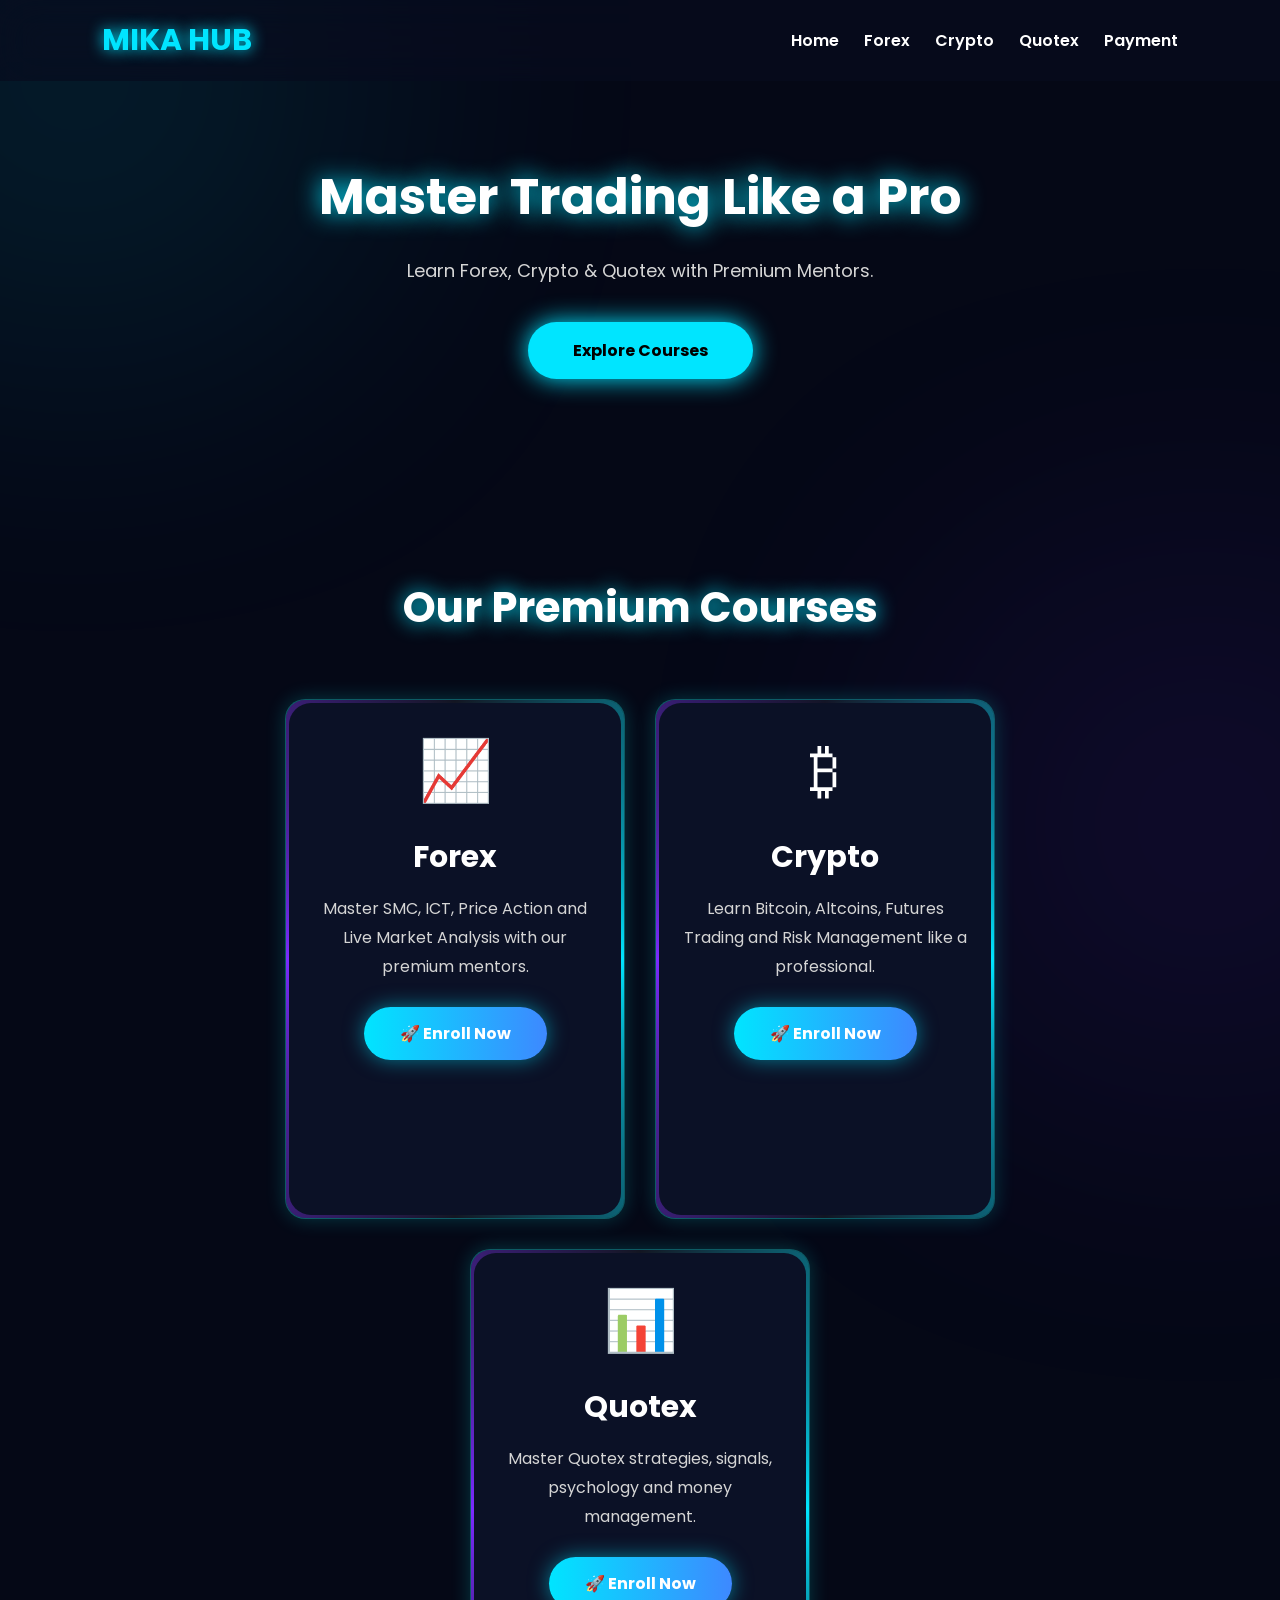
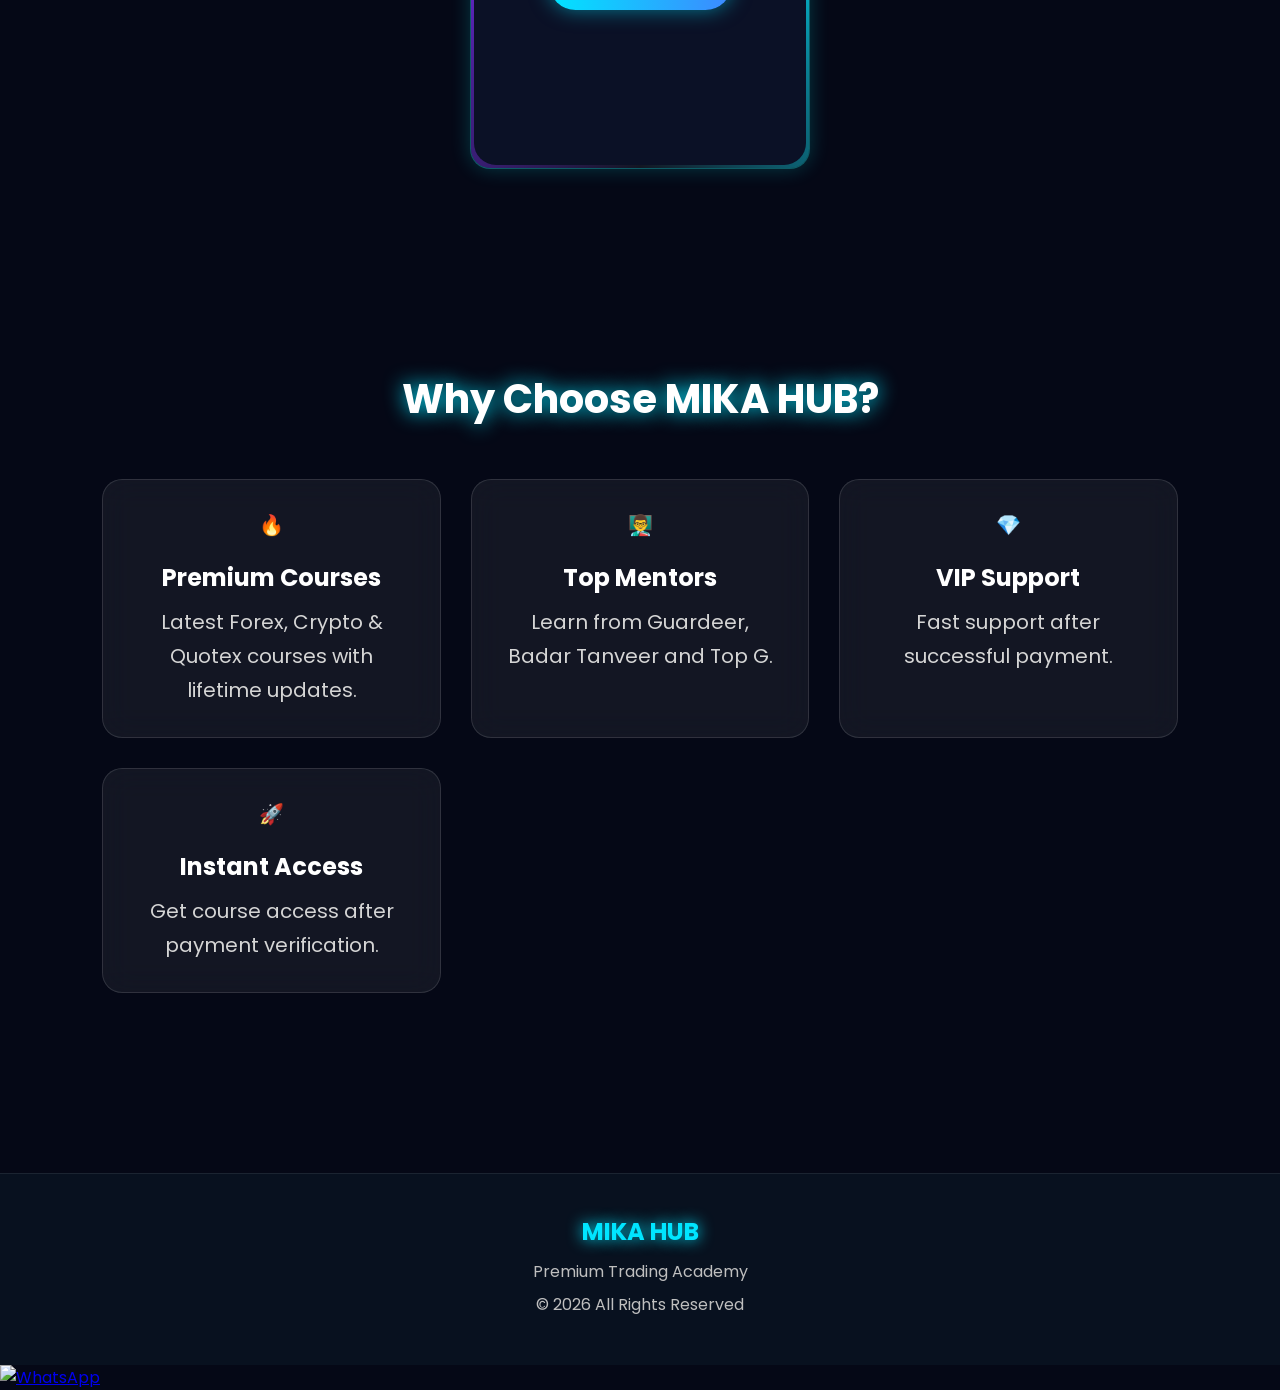
==== commit 717ffc0d: "Update index.html" ====
--- a/index.html
+++ b/index.html
@@ -176,6 +176,8 @@
 </footer>
 
 <script src="script.js"></script>
-
+<a href="https://wa.me/923241710923" class="whatsapp-float" target="_blank">
+    <img src="https://upload.wikimedia.org/wikipedia/commons/6/6b/WhatsApp.svg" alt="WhatsApp">
+</a>
 </body>
 </html>
--- a/style.css
+++ b/style.css
@@ -1,13 +1,12 @@
-/* ===========================
+/* =========================
    MIKA HUB PREMIUM CSS
-   PART 1
-=========================== */
+========================= */
 
 *{
 margin:0;
 padding:0;
 box-sizing:border-box;
-font-family:Poppins,sans-serif;
+font-family:'Poppins',sans-serif;
 scroll-behavior:smooth;
 }
 
@@ -17,7 +16,7 @@
 overflow-x:hidden;
 }
 
-/* Animated Background */
+/* Animated Glow Background */
 
 body::before{
 content:"";
@@ -25,12 +24,12 @@
 width:450px;
 height:450px;
 background:#00e5ff;
+filter:blur(170px);
+opacity:.18;
+top:-150px;
+left:-150px;
 border-radius:50%;
-filter:blur(180px);
-opacity:.18;
-top:-120px;
-left:-120px;
-animation:moveOne 8s infinite alternate;
+animation:moveGlow1 8s infinite alternate;
 z-index:-2;
 }
 
@@ -40,28 +39,36 @@
 width:450px;
 height:450px;
 background:#7b2cff;
+filter:blur(170px);
+opacity:.18;
+bottom:-150px;
+right:-150px;
 border-radius:50%;
-filter:blur(180px);
-opacity:.18;
-bottom:-120px;
-right:-120px;
-animation:moveTwo 10s infinite alternate;
+animation:moveGlow2 8s infinite alternate;
 z-index:-2;
 }
 
-@keyframes moveOne{
-0%{transform:translate(0,0);}
-100%{transform:translate(120px,80px);}
-}
-
-@keyframes moveTwo{
-0%{transform:translate(0,0);}
-100%{transform:translate(-120px,-80px);}
-}
-
-/* Header */
-
-header{
+@keyframes moveGlow1{
+from{
+transform:translate(0,0);
+}
+to{
+transform:translate(120px,80px);
+}
+}
+
+@keyframes moveGlow2{
+from{
+transform:translate(0,0);
+}
+to{
+transform:translate(-120px,-80px);
+}
+}
+
+/* Navbar */
+
+.navbar{
 position:fixed;
 top:0;
 left:0;
@@ -70,9 +77,8 @@
 display:flex;
 justify-content:space-between;
 align-items:center;
-background:rgba(8,12,30,.75);
+background:rgba(8,12,30,.7);
 backdrop-filter:blur(20px);
-border-bottom:1px solid rgba(255,255,255,.08);
 z-index:1000;
 }
 
@@ -83,62 +89,65 @@
 text-shadow:0 0 15px #00e5ff;
 }
 
-/* Navigation */
-
-nav a{
+.navbar ul{
+display:flex;
+list-style:none;
+gap:25px;
+}
+
+.navbar ul li a{
 color:#fff;
 text-decoration:none;
-margin-left:25px;
+transition:.3s;
 font-weight:600;
-transition:.35s;
-}
-
-nav a:hover{
+}
+
+.navbar ul li a:hover{
 color:#00e5ff;
-text-shadow:0 0 15px #00e5ff;
+text-shadow:0 0 12px #00e5ff;
 }
 
 /* Hero */
 
 .hero{
-padding:150px 20px 90px;
+padding:160px 20px 90px;
 text-align:center;
 }
 
 .hero h1{
-font-size:48px;
+font-size:50px;
 margin-bottom:20px;
 text-shadow:0 0 25px #00e5ff;
 }
 
 .hero p{
-max-width:700px;
+font-size:18px;
+color:#d6d6d6;
+max-width:650px;
 margin:auto;
-font-size:18px;
 line-height:1.8;
-color:#d8d8d8;
 }
 
 .btn{
 display:inline-block;
-margin-top:40px;
+margin-top:35px;
 padding:16px 45px;
+border-radius:50px;
 background:#00e5ff;
 color:#000;
-font-weight:700;
+font-weight:bold;
 text-decoration:none;
-border-radius:50px;
-transition:.4s;
 box-shadow:0 0 25px #00e5ff;
+transition:.3s;
 }
 
 .btn:hover{
 transform:translateY(-5px);
 box-shadow:0 0 45px #00e5ff;
 }
-/* ===========================
-   COURSES
-=========================== */
+/* =========================
+   Premium Course Cards
+========================= */
 
 .courses{
 padding:100px 8%;
@@ -153,61 +162,55 @@
 
 .course-grid{
 display:grid;
-grid-template-columns:repeat(auto-fit,minmax(280px,1fr));
+grid-template-columns:repeat(auto-fit,minmax(300px,1fr));
 gap:35px;
 }
 
 .card{
 position:relative;
-background:rgba(255,255,255,.05);
+padding:35px 25px;
+border-radius:25px;
+background:rgba(255,255,255,.06);
 backdrop-filter:blur(18px);
-border:1px solid rgba(255,255,255,.1);
-border-radius:25px;
-padding:35px 25px;
+border:1px solid rgba(255,255,255,.12);
 overflow:hidden;
-transition:.45s;
-box-shadow:
-0 0 25px rgba(0,229,255,.18),
-0 0 60px rgba(123,44,255,.12);
+transition:.4s;
 }
 
 .card::before{
 content:"";
 position:absolute;
-top:-50%;
-left:-50%;
-width:200%;
-height:200%;
-background:linear-gradient(
-45deg,
-transparent,
-rgba(0,229,255,.12),
-transparent
-);
-transform:rotate(25deg);
-transition:.6s;
-}
-
-.card:hover::before{
-left:100%;
+inset:-2px;
+background:linear-gradient(45deg,#00e5ff,#7b2cff,#00e5ff);
+background-size:300% 300%;
+animation:borderGlow 6s linear infinite;
+z-index:-2;
+}
+
+.card::after{
+content:"";
+position:absolute;
+inset:2px;
+background:#0b1126;
+border-radius:23px;
+z-index:-1;
+}
+
+@keyframes borderGlow{
+0%{background-position:0% 50%;}
+100%{background-position:300% 50%;}
 }
 
 .card:hover{
-transform:translateY(-15px) scale(1.03);
-border-color:#00e5ff;
+transform:translateY(-15px);
 box-shadow:
-0 0 35px #00e5ff,
-0 0 70px #7b2cff;
-}
-
-.card img{
-width:110px;
-height:110px;
-border-radius:50%;
-object-fit:cover;
+0 0 25px #00e5ff,
+0 0 60px rgba(123,44,255,.6);
+}
+
+.icon{
+font-size:60px;
 margin-bottom:20px;
-border:3px solid #00e5ff;
-box-shadow:0 0 25px #00e5ff;
 }
 
 .card h3{
@@ -216,344 +219,419 @@
 }
 
 .card p{
-color:#d7d7d7;
+color:#d5d5d5;
 line-height:1.8;
-margin-bottom:30px;
-}
-
-/* Premium Enroll Button */
+margin-bottom:25px;
+}
+
+/* Premium Button */
 
 .card-btn{
 display:inline-block;
-padding:15px 42px;
+padding:14px 36px;
 border-radius:50px;
+background:linear-gradient(90deg,#00e5ff,#7b2cff);
+background-size:200% auto;
+color:#fff;
+font-weight:700;
 text-decoration:none;
-font-weight:700;
-font-size:16px;
-color:#fff;
-background:linear-gradient(90deg,#00e5ff,#7b2cff);
-background-size:200% 200%;
-animation:btnGlow 3s linear infinite;
-box-shadow:
-0 0 20px #00e5ff,
-0 0 40px rgba(123,44,255,.5);
-transition:.35s;
+transition:.4s;
+animation:buttonGlow 3s linear infinite;
+box-shadow:0 0 20px rgba(0,229,255,.5);
 }
 
 .card-btn:hover{
 transform:scale(1.08);
 box-shadow:
-0 0 35px #00e5ff,
+0 0 30px #00e5ff,
 0 0 60px #7b2cff;
 }
 
-@keyframes btnGlow{
-0%{background-position:0% 50%;}
-100%{background-position:100% 50%;}
-}
-/* ===========================
-   MENTOR IMAGE
-=========================== */
-
-.mentor-pic{
-width:140px;
-height:140px;
-border-radius:50%;
-object-fit:cover;
-border:4px solid #00e5ff;
-box-shadow:
-0 0 20px #00e5ff,
-0 0 45px #7b2cff;
+@keyframes buttonGlow{
+0%{background-position:0%;}
+100%{background-position:200%;}
+}
+/* =========================
+   Features Section
+========================= */
+
+.features{
+padding:100px 8%;
+text-align:center;
+}
+
+.features h2{
+font-size:40px;
+margin-bottom:50px;
+text-shadow:0 0 20px #00e5ff;
+}
+
+.feature-grid{
+display:grid;
+grid-template-columns:repeat(auto-fit,minmax(250px,1fr));
+gap:30px;
+}
+
+.feature-card{
+background:rgba(255,255,255,.06);
+backdrop-filter:blur(15px);
+border:1px solid rgba(255,255,255,.12);
+border-radius:20px;
+padding:30px;
+font-size:20px;
 transition:.4s;
 }
 
-.mentor-pic:hover{
-transform:scale(1.08) rotate(3deg);
-box-shadow:
-0 0 35px #00e5ff,
-0 0 70px #7b2cff;
-}
-
-/* Payment QR */
-
-.qr{
-width:220px;
-height:220px;
-object-fit:cover;
-border-radius:20px;
-border:3px solid #00e5ff;
-box-shadow:
-0 0 25px #00e5ff,
-0 0 50px rgba(123,44,255,.5);
-transition:.4s;
-}
-
-.qr:hover{
-transform:scale(1.05);
-box-shadow:
-0 0 40px #00e5ff,
-0 0 80px #7b2cff;
+.feature-card:hover{
+transform:translateY(-10px);
+box-shadow:0 0 25px #00e5ff;
+}
+
+.feature-card h3{
+margin:20px 0 10px;
+font-size:24px;
+}
+
+.feature-card p{
+color:#d5d5d5;
+line-height:1.7;
 }
 
 /* Footer */
 
 footer{
+margin-top:80px;
 padding:40px 20px;
 text-align:center;
+background:#08111f;
+border-top:1px solid rgba(255,255,255,.08);
+}
+
+footer h2{
+color:#00e5ff;
+margin-bottom:10px;
+text-shadow:0 0 15px #00e5ff;
+}
+
+footer p{
 color:#bfbfbf;
-font-size:15px;
-border-top:1px solid rgba(255,255,255,.08);
-margin-top:70px;
-}
-
-/* Scrollbar */
-
-::-webkit-scrollbar{
-width:8px;
-}
-
-::-webkit-scrollbar-track{
-background:#050816;
-}
-
-::-webkit-scrollbar-thumb{
-background:#00e5ff;
-border-radius:20px;
-}
-
-/* Mobile */
+margin:8px 0;
+}
+
+/* Mobile Menu */
+
+#menu{
+display:none;
+}
+
+.menu-btn{
+display:none;
+font-size:30px;
+cursor:pointer;
+color:#fff;
+}
+
+/* Mobile Responsive */
 
 @media(max-width:768px){
 
+.menu-btn{
+display:block;
+}
+
+.navbar ul{
+position:absolute;
+top:75px;
+right:15px;
+width:220px;
+background:#0b1126;
+border-radius:15px;
+display:none;
+flex-direction:column;
+padding:20px;
+box-shadow:0 0 25px rgba(0,229,255,.35);
+}
+
+#menu:checked~ul{
+display:flex;
+}
+
 .hero h1{
-font-size:34px;
+font-size:36px;
 }
 
 .hero p{
 font-size:16px;
 }
 
-.logo{
-font-size:24px;
-}
-
-.course-grid{
+.course-grid,
+.feature-grid{
 grid-template-columns:1fr;
 }
 
-.card{
-padding:25px 20px;
-}
-
-.card h3{
-font-size:24px;
-}
-
-.card-btn{
-width:100%;
-text-align:center;
-}
-
-.qr{
-width:180px;
-height:180px;
-}
+.card,
+.feature-card{
+padding:25px;
+}
+}
+
+/* Floating Animation */
+
+.card,
+.feature-card{
+animation:floatCard 5s ease-in-out infinite;
+}
+
+@keyframes floatCard{
+0%,100%{
+transform:translateY(0);
+}
+50%{
+transform:translateY(-8px);
+}
+}
+/* Mentor Image */
 
 .mentor-pic{
-width:110px;
-height:110px;
-}
-   .footer{
-    margin-top:80px;
-    padding:40px 20px;
-    text-align:center;
-    background:#0b1020;
-    border-top:1px solid rgba(0,247,255,.2);
-}
-
-.footer h3{
-    color:#00f7ff;
-    margin-bottom:10px;
-    text-shadow:0 0 15px #00f7ff;
-}
-
-.footer p{
-    color:#aaa;
-    margin-bottom:20px;
-}
-
-.footer-links{
+    width:100%;
+    height:280px;
+    object-fit:cover;
+    border-radius:20px 20px 0 0;
+    transition:.5s;
+}
+
+.card:hover .mentor-pic{
+    transform:scale(1.08);
+}
+/* ===== Premium Payment Cards ===== */
+
+.payment-card{
+    background:rgba(255,255,255,0.06);
+    backdrop-filter:blur(15px);
+    -webkit-backdrop-filter:blur(15px);
+    border:1px solid rgba(0,255,255,0.25);
+    border-radius:20px;
+    padding:25px;
+    box-shadow:0 0 25px rgba(0,255,255,0.2);
+    transition:0.4s ease;
+}
+
+.payment-card:hover{
+    transform:translateY(-8px);
+    box-shadow:0 0 40px rgba(0,255,255,0.45);
+}
+
+.payment-card img{
+    width:100%;
+    border-radius:15px;
+}
+/* ===== Premium Payment Layout ===== */
+
+.payment-container{
     display:flex;
     justify-content:center;
-    gap:20px;
+    align-items:stretch;
+    gap:30px;
     flex-wrap:wrap;
-}
-
-.footer-links a{
-    color:#fff;
-    text-decoration:none;
-    transition:.3s;
-}
-
-.footer-links a:hover{
-    color:#00f7ff;
-    text-shadow:0 0 10px #00f7ff;
-}
-/* ===== Premium Footer ===== */
-
-.footer{
-    margin-top:80px;
-    padding:40px 20px;
-    text-align:center;
-    background:rgba(255,255,255,.05);
-    backdrop-filter:blur(15px);
-    border-top:1px solid rgba(0,247,255,.3);
-}
-
-.footer h3{
-    color:#00f7ff;
-    font-size:28px;
-    margin-bottom:10px;
-    text-shadow:0 0 20px #00f7ff;
-}
-
-.footer p{
-    color:#bbb;
-    margin-bottom:20px;
-}
-
-.footer-links{
+    margin-top:40px;
+}
+
+.payment-card{
+    width:500px;
+    min-height:650px;
+    display:flex;
+    flex-direction:column;
+    justify-content:flex-start;
+}
+
+.payment-card img{
+    width:100%;
+    height:auto;
+    object-fit:contain;
+    border-radius:15px;
+}
+
+.deposit-address{
+    word-break:break-all;
+    font-size:20px;
+    font-weight:600;
+    color:#00e5ff;
+    margin:15px 0;
+}
+/* ===== Premium Payment Cards ===== */
+
+.course-grid{
     display:flex;
     justify-content:center;
-    gap:20px;
+    gap:30px;
     flex-wrap:wrap;
 }
 
-.footer-links a{
+.card{
+    width:340px;
+    min-height:520px;
+    background:rgba(255,255,255,0.06);
+    backdrop-filter:blur(15px);
+    border:1px solid rgba(0,255,255,0.3);
+    border-radius:20px;
+    padding:25px;
+    text-align:center;
+    box-shadow:0 0 20px rgba(0,255,255,0.2);
+    transition:0.4s;
+}
+
+.card:hover{
+    transform:translateY(-10px);
+    box-shadow:0 0 40px rgba(0,255,255,0.5);
+}
+
+.qr{
+    width:220px;
+    height:220px;
+    object-fit:contain;
+    border-radius:15px;
+    margin-bottom:20px;
+}
+.premium-qr{
+    width:230px;
+    height:230px;
+    border-radius:20px;
+    border:3px solid #00e5ff;
+    box-shadow:0 0 25px #00e5ff;
+    transition:0.4s;
+}
+
+.premium-qr:hover{
+    transform:scale(1.05);
+    box-shadow:0 0 45px #00e5ff;
+}
+.copy-btn{
+    width:100%;
+    margin-top:15px;
+    padding:14px;
+    border:none;
+    border-radius:12px;
+    background:linear-gradient(90deg,#00e5ff,#7b2cff);
     color:#fff;
-    text-decoration:none;
+    font-size:16px;
+    font-weight:700;
+    cursor:pointer;
     transition:.3s;
 }
 
-.footer-links a:hover{
-    color:#00f7ff;
-    text-shadow:0 0 15px #00f7ff;
-}
-/* ===== Animated Glow Background ===== */
-
-body::before{
-content:"";
-position:fixed;
-top:-180px;
-left:-180px;
-width:420px;
-height:420px;
-background:#00e5ff;
-border-radius:50%;
-filter:blur(170px);
-opacity:.18;
-animation:glowLeft 8s ease-in-out infinite alternate;
-z-index:-1;
-}
-
-body::after{
-content:"";
-position:fixed;
-bottom:-180px;
-right:-180px;
-width:420px;
-height:420px;
-background:#7b2cff;
-border-radius:50%;
-filter:blur(170px);
-opacity:.18;
-animation:glowRight 8s ease-in-out infinite alternate;
-z-index:-1;
-}
-
-@keyframes glowLeft{
-0%{
-transform:translate(0,0);
-}
-100%{
-transform:translate(120px,70px);
-}
-}
-
-@keyframes glowRight{
-0%{
-transform:translate(0,0);
-}
-100%{
-transform:translate(-120px,-70px);
-}
-}
-/* ===== Neon Glow Animation ===== */
+.copy-btn:hover{
+    transform:scale(1.05);
+    box-shadow:0 0 25px #00e5ff;
+}
+/* ===== Premium Payment v2 ===== */
+
+.premium-qr{
+    width:230px;
+    height:230px;
+    object-fit:contain;
+    border-radius:20px;
+    border:3px solid #00e5ff;
+    padding:10px;
+    background:#fff;
+    box-shadow:0 0 30px rgba(0,229,255,.5);
+    transition:.4s;
+}
+
+.premium-qr:hover{
+    transform:scale(1.05);
+    box-shadow:0 0 45px #00e5ff;
+}
+
+.deposit-address{
+    margin:18px 0;
+    padding:12px;
+    background:#111827;
+    border:1px solid rgba(0,229,255,.3);
+    border-radius:12px;
+    color:#00e5ff;
+    font-size:15px;
+    word-break:break-all;
+}
+
+.copy-btn{
+    width:100%;
+    padding:14px;
+    margin-top:12px;
+    border:none;
+    border-radius:12px;
+    background:linear-gradient(90deg,#00e5ff,#7b2cff);
+    color:#fff;
+    font-size:16px;
+    font-weight:700;
+    cursor:pointer;
+    transition:.3s;
+}
+
+.copy-btn:hover{
+    transform:translateY(-3px);
+    box-shadow:0 0 25px #00e5ff;
+}
+
+.card .btn{
+    width:100%;
+    margin-top:15px;
+    text-align:center;
+}
+.subtitle{
+    max-width:700px;
+    margin:20px auto;
+    color:#cfd8dc;
+    font-size:18px;
+    line-height:1.8;
+}
+
+.payment-badge{
+    display:inline-block;
+    margin-top:25px;
+    padding:12px 24px;
+    border-radius:50px;
+    background:rgba(0,229,255,.12);
+    border:1px solid #00e5ff;
+    color:#00e5ff;
+    font-weight:700;
+    box-shadow:0 0 20px rgba(0,229,255,.3);
+}
+/* ===== Premium Animated Border ===== */
 
 .card{
-position:relative;
-overflow:hidden;
+    position:relative;
+    overflow:hidden;
 }
 
 .card::before{
-content:"";
-position:absolute;
-top:-50%;
-left:-50%;
-width:200%;
-height:200%;
-background:conic-gradient(
-transparent,
-#00e5ff,
-transparent,
-#7b2cff,
-transparent
-);
-animation:rotateGlow 5s linear infinite;
-opacity:.35;
+    content:"";
+    position:absolute;
+    top:-50%;
+    left:-50%;
+    width:200%;
+    height:200%;
+    background:conic-gradient(
+        transparent,
+        #00e5ff,
+        transparent,
+        #7b2cff,
+        transparent
+    );
+    animation:rotateGlow 6s linear infinite;
+    z-index:-2;
 }
 
 .card::after{
-content:"";
-position:absolute;
-inset:3px;
-background:#0a1020;
-border-radius:22px;
-z-index:0;
-}
-
-.card>*{
-position:relative;
-z-index:1;
+    content:"";
+    position:absolute;
+    inset:3px;
+    background:#0b1126;
+    border-radius:22px;
+    z-index:-1;
 }
 
 @keyframes rotateGlow{
-100%{
-transform:rotate(360deg);
-}
-}
-
-.card:hover{
-transform:translateY(-12px) scale(1.03);
-box-shadow:
-0 0 25px #00e5ff,
-0 0 50px #00e5ff,
-0 0 80px #7b2cff;
-}
-
-/* Strong Glow Button */
-
-.card-btn{
-animation:pulseGlow 2s infinite;
-}
-
-@keyframes pulseGlow{
-0%,100%{
-box-shadow:0 0 15px #00e5ff;
-}
-50%{
-box-shadow:
-0 0 30px #00e5ff,
-0 0 60px #7b2cff;
-}
-}
+    100%{
+        transform:rotate(360deg);
+    }
+}
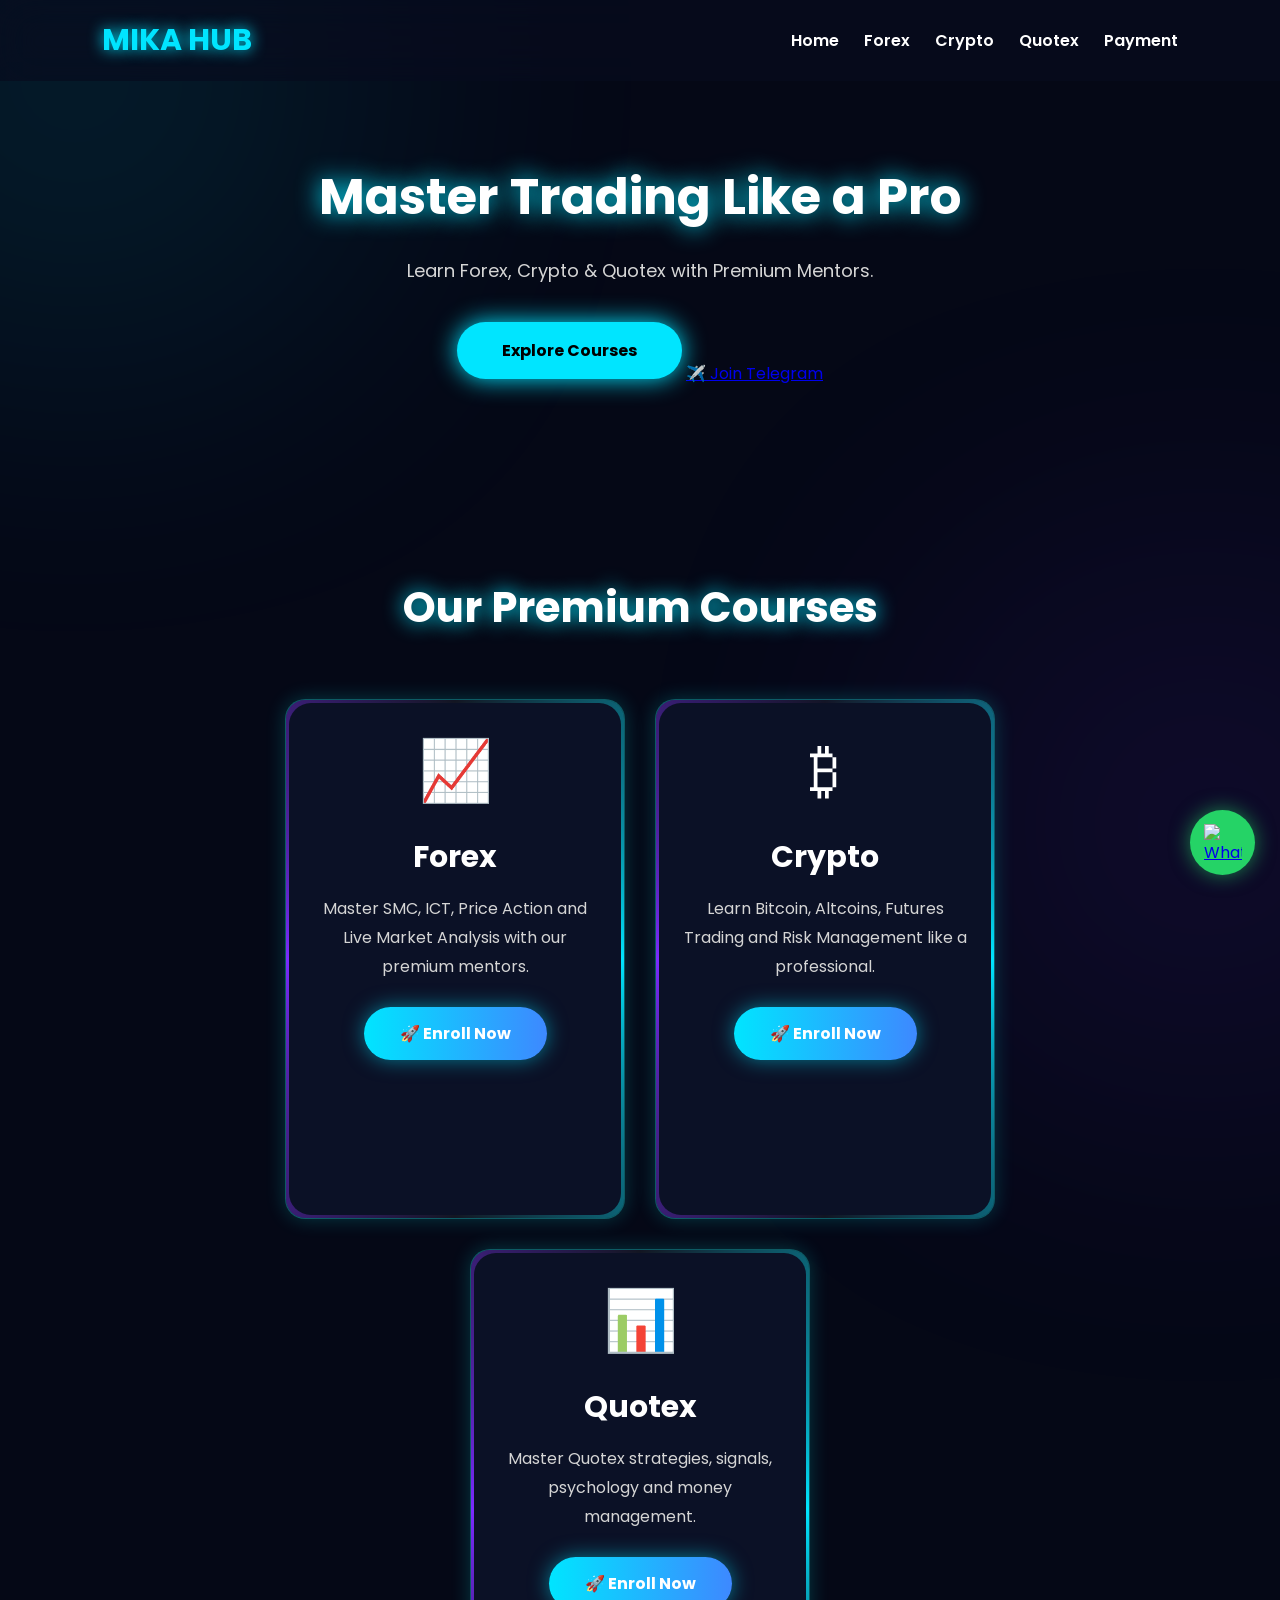
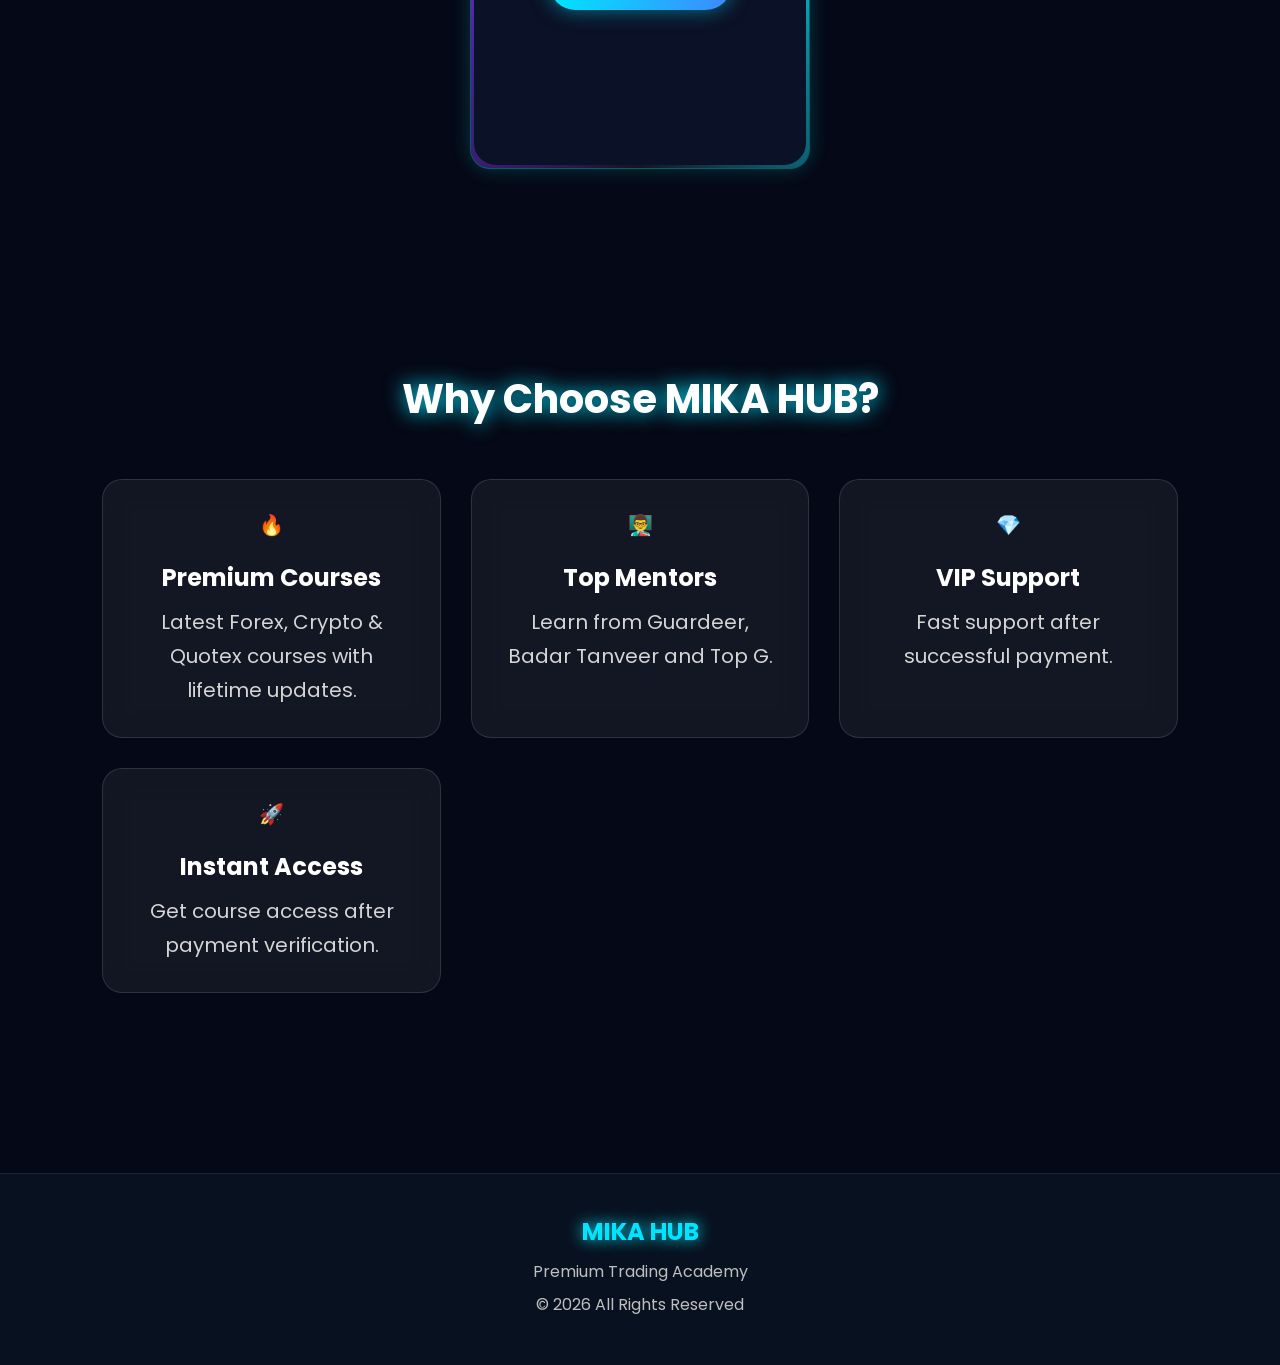
==== commit d7b5830a: "Update index.html" ====
--- a/index.html
+++ b/index.html
@@ -62,7 +62,9 @@
 <a href="#courses" class="btn">
 Explore Courses
 </a>
-
+<a href="https://t.me/mikatrade17" class="telegram-home-btn" target="_blank">
+    ✈️ Join Telegram
+</a>
 </section>
 
 <section id="courses" class="courses">
--- a/style.css
+++ b/style.css
@@ -635,3 +635,112 @@
         transform:rotate(360deg);
     }
 }
+/* WhatsApp Floating Button */
+
+.whatsapp-float{
+    position:fixed;
+    bottom:25px;
+    right:25px;
+    width:65px;
+    height:65px;
+    background:#25D366;
+    border-radius:50%;
+    display:flex;
+    justify-content:center;
+    align-items:center;
+    box-shadow:0 0 20px rgba(37,211,102,.6);
+    z-index:9999;
+    animation:whatsappPulse 2s infinite;
+    transition:.3s;
+}
+
+.whatsapp-float:hover{
+    transform:scale(1.1);
+}
+
+.whatsapp-float img{
+    width:38px;
+    height:38px;
+}
+
+@keyframes whatsappPulse{
+    0%{
+        box-shadow:0 0 0 0 rgba(37,211,102,.7);
+    }
+    70%{
+        box-shadow:0 0 0 20px rgba(37,211,102,0);
+    }
+    100%{
+        box-shadow:0 0 0 0 rgba(37,211,102,0);
+    }
+}
+/* ===== Premium Price Box ===== */
+
+.price-box{
+    margin:18px 0;
+    padding:15px;
+    background:linear-gradient(135deg,#111827,#1e293b);
+    border:2px solid #00e5ff;
+    border-radius:15px;
+    text-align:center;
+    box-shadow:0 0 20px rgba(0,229,255,.35);
+}
+
+.old-price{
+    display:block;
+    color:#999;
+    text-decoration:line-through;
+    font-size:18px;
+}
+
+.new-price{
+    margin:8px 0;
+    font-size:32px;
+    color:#FFD700;
+    font-weight:700;
+    text-shadow:0 0 12px rgba(255,215,0,.8);
+}
+
+.discount{
+    display:inline-block;
+    margin-top:8px;
+    padding:6px 15px;
+    background:#ff3b30;
+    color:#fff;
+    border-radius:30px;
+    font-size:14px;
+    font-weight:bold;
+}
+/* Limited Seats */
+
+.limited-seats{
+    margin:15px 0;
+    padding:10px;
+    background:#ff3b30;
+    color:#fff;
+    border-radius:10px;
+    font-weight:700;
+    text-align:center;
+    animation:pulseSeat 1.5s infinite;
+}
+
+@keyframes pulseSeat{
+    0%{transform:scale(1);}
+    50%{transform:scale(1.05);}
+    100%{transform:scale(1);}
+}
+.students,
+.rating{
+    margin-top:10px;
+    padding:10px;
+    border-radius:10px;
+    background:#1e293b;
+    color:#00e5ff;
+    text-align:center;
+    font-weight:600;
+    border:1px solid rgba(0,229,255,.3);
+}
+
+.rating{
+    color:#FFD700;
+}
